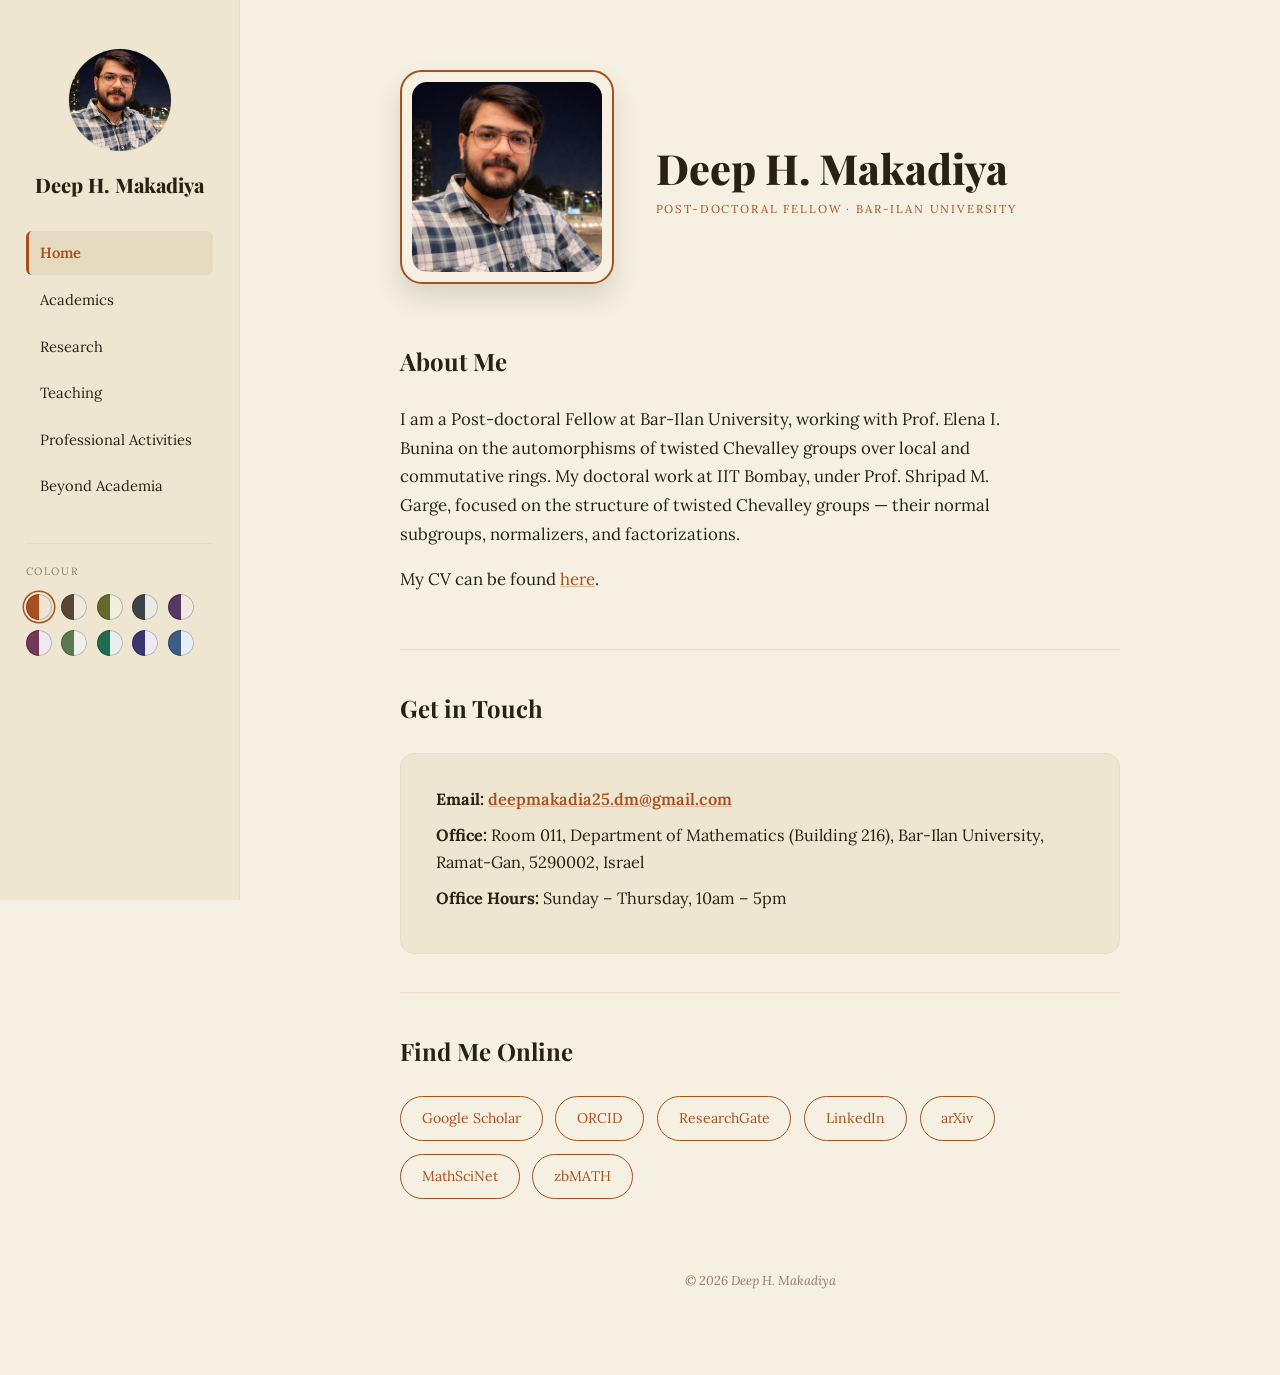
==== index.html @ e66cdbf5 "Add files via upload" ====
<!DOCTYPE html>
<html lang="en">
<head>
<meta charset="UTF-8">
<meta name="viewport" content="width=device-width, initial-scale=1.0">
<!-- Re-applies the colour scheme this visitor last chose (see the colour
     circles at the bottom of the sidebar) BEFORE the page is painted, so the
     page never flashes the default colours first. It must stay here in the
     <head>, above the stylesheet. Nothing to edit. -->
<script>(function(){try{var t=localStorage.getItem("site-theme");if(t){document.documentElement.setAttribute("data-theme",t);}}catch(e){}})();</script>
<title>Deep H. Makadiya — Mathematics</title>
<meta name="description" content="Deep H. Makadiya, Post-doctoral Fellow in Mathematics at Bar-Ilan University.">
<link rel="preconnect" href="https://fonts.googleapis.com">
<link rel="preconnect" href="https://fonts.gstatic.com" crossorigin>
<link href="https://fonts.googleapis.com/css2?family=Playfair+Display:wght@600;700;800&family=Lora:ital,wght@0,400;1,400;0,600&display=swap" rel="stylesheet">
<link rel="stylesheet" href="styles.css">
</head>
<body>
<div class="layout">

  <!-- =====================================================================
       SIDEBAR — identical on every page. Contains ONLY your photo, your
       name, and the 6 page links. To rename a page everywhere, change the
       link text here AND at the top of that page's own <nav class="sidebar">
       block (all 6 main files each carry their own copy of this same
       sidebar). Note that the "href" filename doesn't always match the
       visible link text: "academic.html" behind the scenes still shows as
       "Academics" here, since the page was renamed after the file was
       created and there was no real benefit to renaming the file too (see
       the note at the top of academic.html). gallery.html also carries a
       copy of this sidebar (for easy navigation back to the main pages),
       but it is deliberately left out of the 6 links above — see the
       comment at the top of gallery.html.
       ===================================================================== -->
  <aside class="sidebar" id="sidebar">
    <img class="avatar" src="photo.jpg" alt="Deep H. Makadiya">
    <h1>Deep H. Makadiya</h1>
    <nav>
      <a href="index.html" class="active">Home</a>
      <a href="academic.html">Academics</a>
      <a href="research.html">Research</a>
      <a href="teaching.html">Teaching</a>
      <a href="professional-activities.html">Professional Activities</a>
      <a href="beyond-academia.html">Beyond Academia</a>
    </nav>

    <!-- ===================================================================
         COLOUR PICKER — the two rows of two-tone circles under the page
         links. Clicking one re-colours the whole site (and every other
         page), and the choice is remembered in the visitor's browser.
         Each circle's LEFT half is that scheme's accent (--sw-a, the dark
         one) and its RIGHT half is that scheme's paper colour (--sw-b);
         "title" is the tooltip shown on hover. The order the buttons
         appear in below is the order they appear on screen — five per row.
         This same block appears in all 7 pages: if you add, remove or
         re-order a circle, do it in every page so the picker matches
         everywhere. The colour values themselves live in styles.css under
         "COLOUR SCHEMES", with step-by-step notes at the bottom of that
         file for adding a scheme of your own.
         =================================================================== -->
    <div class="theme-picker">
      <p class="theme-picker-label">Colour</p>
      <div class="swatches">
          <button type="button" class="swatch" data-set-theme="cream"
                  style="--sw-a:#a5501f;--sw-b:#efe6d2"
                  title="Cream &amp; Terracotta" aria-label="Cream and Terracotta colour scheme"></button>
          <button type="button" class="swatch" data-set-theme="mocha"
                  style="--sw-a:#5b4636;--sw-b:#f0e9dd"
                  title="Mocha &amp; Oat" aria-label="Mocha and Oat colour scheme"></button>
          <button type="button" class="swatch" data-set-theme="olive"
                  style="--sw-a:#64682c;--sw-b:#f0eedd"
                  title="Olive &amp; Flax" aria-label="Olive and Flax colour scheme"></button>
          <button type="button" class="swatch" data-set-theme="graphite"
                  style="--sw-a:#3f4348;--sw-b:#eceae6"
                  title="Graphite &amp; Chalk" aria-label="Graphite and Chalk colour scheme"></button>
          <button type="button" class="swatch" data-set-theme="aubergine"
                  style="--sw-a:#543a63;--sw-b:#efeae1"
                  title="Aubergine &amp; Oat" aria-label="Aubergine and Oat colour scheme"></button>
          <button type="button" class="swatch" data-set-theme="plum"
                  style="--sw-a:#71385a;--sw-b:#f2e8ef"
                  title="Plum &amp; Blush" aria-label="Plum and Blush colour scheme"></button>
          <button type="button" class="swatch" data-set-theme="sage"
                  style="--sw-a:#5c7a52;--sw-b:#eef2e6"
                  title="Sage" aria-label="Sage colour scheme"></button>
          <button type="button" class="swatch" data-set-theme="emerald"
                  style="--sw-a:#1f6b52;--sw-b:#e7f0ec"
                  title="Emerald &amp; Mist" aria-label="Emerald and Mist colour scheme"></button>
          <button type="button" class="swatch" data-set-theme="indigo"
                  style="--sw-a:#3a3670;--sw-b:#eceaf4"
                  title="Indigo &amp; Ivory" aria-label="Indigo and Ivory colour scheme"></button>
          <button type="button" class="swatch" data-set-theme="dusk"
                  style="--sw-a:#3d5d82;--sw-b:#e9eef4"
                  title="Dusk Blue" aria-label="Dusk Blue colour scheme"></button>
      </div>
    </div>
  </aside>
  <div class="overlay" id="overlay"></div>
  <button class="menu-toggle" id="menuToggle" aria-label="Open menu">&#9776;</button>

  <main>
    <div class="wrap">

      <!-- ===================================================================
           HOME HERO — photo on one side, name + role tagline on the other.
           photo.jpg is already in this folder. To swap in a different
           picture later, just replace photo.jpg with a new file of the
           same name (keep it roughly square for the best crop), or change
           the "src" below to point to a differently-named file.
           The little offset square frame around the photo is pure CSS
           (see ".hero-photo-frame::before" in styles.css) — no image needed.
           =================================================================== -->
      <div class="hero-split">
        <!-- The photo links to gallery.html (a Photo Gallery page). That page
             is deliberately NOT listed in the sidebar — this photo is its
             only entry point. The fade-in effect on hover is the only hint
             that it's clickable (no visible caption/label on purpose). -->
        <div class="hero-photo-col">
          <div class="hero-photo-frame">
            <a href="gallery.html" aria-label="View Photo Gallery">
              <img class="home-photo" src="photo.jpg" alt="Deep H. Makadiya">
            </a>
          </div>
        </div>
        <div class="hero-text">
          <h1 class="home-name">Deep H. Makadiya</h1>
          <p class="eyebrow">Post-doctoral Fellow &middot; Bar-Ilan University</p>
        </div>
      </div>

      <!-- ===================================================================
           ABOUT ME — short intro paragraph, plus a line pointing to your CV.
           =================================================================== -->
      <section id="about-me" style="padding-top:0;">
        <h2 class="section-title">About Me</h2>
        <p class="lede">I am a Post-doctoral Fellow at Bar-Ilan University, working with Prof. Elena I. Bunina
        on the automorphisms of twisted Chevalley groups over local and commutative rings. My doctoral work
        at IIT Bombay, under Prof. Shripad M. Garge, focused on the structure of twisted Chevalley groups —
        their normal subgroups, normalizers, and factorizations.</p>
        <p class="lede">My CV can be found <a href="https://drive.google.com/file/d/1wBJMi7spro6wFVuaDzZuNbMRGUmXymEu/view?usp=sharing">here</a>.</p>
      </section>

      <!-- ===================================================================
           GET IN TOUCH — plain contact details: email, office address, and
           office hours. Each is just one <p class="contact-line"> line —
           copy the pattern to add another (e.g. a phone number).
           =================================================================== -->
      <section class="contact-block" id="contact">
        <h2 class="section-title">Get in Touch</h2>
        <div class="card-panel">
          <p class="contact-line"><strong>Email:</strong> <a href="mailto:deepmakadia25.dm@gmail.com">deepmakadia25.dm@gmail.com</a></p>
          <p class="contact-line"><strong>Office:</strong> Room 011, Department of Mathematics (Building 216), Bar-Ilan University, Ramat-Gan, 5290002, Israel</p>
          <p class="contact-line"><strong>Office Hours:</strong> Sunday – Thursday, 10am – 5pm</p>
        </div>
      </section>

      <!-- ===================================================================
           FIND ME ONLINE — your professional/academic profile links.
           To add another, copy one <a class="btn" ...>...</a> line and
           change its link and label.
           =================================================================== -->
      <section id="profiles" style="border-bottom:none;">
        <h2 class="section-title">Find Me Online</h2>
        <div class="btn-row">
          <a class="btn" href="https://scholar.google.com/citations?user=v7X_OhYAAAAJ&hl=en">Google Scholar</a>
          <a class="btn" href="https://orcid.org/0009-0000-8410-471X">ORCID</a>
          <a class="btn" href="https://www.researchgate.net/profile/Deep-Makadiya">ResearchGate</a>
          <a class="btn" href="http://www.linkedin.com/in/deep-makadiya">LinkedIn</a>
          <!-- NOTE: MathSciNet is a subscription database — visitors without
               an institutional login will only be able to see limited info
               on your author page, which is normal and out of your control. -->
          <a class="btn" href="https://arxiv.org/search/math?searchtype=author&amp;query=Makadiya,+D+H">arXiv</a>
          <a class="btn" href="https://mathscinet.ams.org/mathscinet/author?authorId=1687700">MathSciNet</a>
          <!-- NOTE: You don't have a zbMATH author profile yet, so this
               button just links to the zbMATH homepage for now. Once you
               have a profile there, replace the href below with your exact
               profile link (it will look like
               "https://zbmath.org/authors/....your-id....") — the button
               text/label "zbMATH" doesn't need to change. -->
          <a class="btn" href="https://zbmath.org/">zbMATH</a>
        </div>
      </section>

    </div>
    <footer>&copy; 2026 Deep H. Makadiya</footer>
  </main>

</div>
<script src="script.js"></script>
</body>
</html>
---- styles.css ----
/* =========================================================================
   Deep H. Makadiya — academic site — DESIGN: "Editorial, switchable colours"
   -------------------------------------------------------------------------
   The Cream Editorial design — Playfair Display headings over a Lora body,
   fully rounded ("pill") buttons and tags, softly rounded photo frame — with
   TEN colour schemes built in. Visitors pick one from the two rows of
   two-tone circles at the bottom of the sidebar (dark half = that scheme's
   accent, light half = its paper), and the choice is remembered in their
   browser for every page and every future visit.

   HOW IT WORKS, in three parts:
     1. ":root" below holds the ELEVEN colour values the whole site is drawn
        from, set to the default scheme ("Cream & Terracotta").
     2. Further down, under "COLOUR SCHEMES", each of the other nine schemes
        re-states those same eleven values inside a [data-theme="..."]
        block. Nothing else about the design changes.
     3. script.js writes data-theme="..." onto the <html> element when a
        circle is clicked, and a two-line script in each page's <head>
        re-applies the saved choice before the page paints.
   To change the DEFAULT scheme, swap the values in ":root" for those of the
   scheme you prefer (each block is labelled). To add your own scheme, see
   the step-by-step note at the very bottom of this file.
   This one stylesheet is shared by every page (index.html, academic.html,
   research.html, teaching.html, professional-activities.html,
   beyond-academia.html, and gallery.html).
   If you want to change a color or font everywhere at once, change it here
   in one place under ":root" below — every page updates together.
   ========================================================================= */

:root{
  /* ============ THE ELEVEN COLOURS THE WHOLE SITE IS DRAWN FROM ============
     These are the default scheme, "Cream & Terracotta". Every other scheme
     further down re-states exactly these eleven values and nothing else. */
  --ink:#2a2115;             /* main text colour */
  --muted:#8a7c66;           /* secondary/lighter text */
  --line:#e6dcc8;            /* thin divider lines */
  --cream:#f6f0e2;           /* page background */
  --cream-2:#efe6d2;         /* sidebar background, cards, tinted tags */
  --accent:#a5501f;          /* accent colour — links, headings, numbers, buttons */
  --accent-soft:#d8b79a;     /* paler accent, used for link underlines */
  --photo-bg:#ece2cc;        /* backdrop behind the photos while they load */
  --nav-hover:#e6dac0;       /* sidebar nav link hover / active fill */
  --placeholder-bg:#fbf7ee;  /* dashed "add something here" tiles */
  --shadow-rgb:42,33,21;      /* photo-frame shadow, as red,green,blue */
}
*{box-sizing:border-box;}
html{scroll-behavior:smooth;}
body{
  margin:0;
  background:var(--cream);
  color:var(--ink);
  font-family:"Lora",Georgia,serif;
  line-height:1.7;
  -webkit-font-smoothing:antialiased;
}
h1,h2,h3{ font-family:"Playfair Display",Georgia,serif; }
a{ color:var(--accent); text-decoration:underline; text-decoration-color:var(--accent-soft); }
a:hover{ text-decoration-color:var(--accent); }

/* =========================================================================
   LAYOUT: sidebar (left) + main content (right)
   ========================================================================= */
.layout{ display:grid; grid-template-columns:240px 1fr; min-height:100vh; }

/* ---- Sidebar: photo, name, and page navigation ONLY (no contact info) ---- */
.sidebar{
  background:var(--cream-2);
  border-right:1px solid var(--line);
  padding:3rem 1.6rem;
  position:sticky; top:0; height:100vh; overflow-y:auto;
  text-align:center;
  z-index:20;
}
.sidebar .avatar{
  width:104px; height:104px; border-radius:50%; object-fit:cover; margin:0 auto 1rem;
  background:var(--photo-bg); border:1px solid var(--line);
  display:flex; align-items:center; justify-content:center; color:var(--muted); font-size:.72rem; text-align:center;
}
.sidebar h1{ font-size:1.25rem; margin:0 0 1.8rem; font-weight:800; }

.sidebar nav{ display:flex; flex-direction:column; gap:.15rem; text-align:left; }
.sidebar nav a{
  color:var(--ink); text-decoration:none; font-size:.92rem; padding:.6rem .7rem;
  border-radius:6px; border-left:3px solid transparent;
}
.sidebar nav a:hover{ background:var(--nav-hover); color:var(--accent); }
.sidebar nav a.active{ color:var(--accent); font-weight:600; border-left-color:var(--accent); background:var(--nav-hover); }

/* ---- Mobile menu button + overlay (hidden on desktop) ---- */
.menu-toggle{
  display:none; /* shown only on narrow screens, see media query below */
  position:fixed; top:1rem; left:1rem; z-index:30;
  width:44px; height:44px; border-radius:8px;
  background:var(--ink); color:var(--cream);
  border:none; font-size:1.3rem; line-height:1;
  align-items:center; justify-content:center;
}
.overlay{
  display:none;
  position:fixed; inset:0; background:rgba(0,0,0,.35); z-index:15;
}

/* ---- Main content column ---- */
main{ padding:3.2rem 2.6rem; }
.wrap{ max-width:720px; margin:0 auto; }

/* ---- Inner-page header: title + one descriptive line beneath it ----
   (No colored "kicker" text above the title anymore — just the title
   and, right under it, a plain sentence describing what's on the page.) */
.page-header{ padding-bottom:1.6rem; margin-bottom:0; border-bottom:1px solid var(--line); text-align:left; }
.page-header h1{ font-size:2.1rem; margin:0 0 .5rem; font-weight:800; }
.page-header .page-desc{ max-width:60ch; color:var(--muted); font-style:italic; font-size:1rem; margin:0; }

/* ---- In-page section navigation (tabs) --------------------------------
   Sits right under the page header, and STAYS FROZEN at the top of the
   window once you scroll down to it (position: sticky). It is always a
   single line (it never wraps to a second row) — if there are too many
   tabs to fit, the row scrolls left/right instead. When there's more
   content than fits, a soft fade appears at whichever edge has more tabs
   hidden, and — on wider screens — small arrow buttons appear too; both
   are added/removed automatically by script.js, you don't need to touch
   them when you add or rename a tab. ------------------------------------ */
.page-tabs-wrap{
  position:sticky; top:0; z-index:10;
  background:var(--cream);
  border-bottom:1px solid var(--line);
  margin-bottom:2.4rem;
  /* No shadow on purpose — it should feel like a seamless part of the page,
     not a floating bar, even once it's stuck to the top while scrolling.
     "position: sticky" already anchors the absolutely-positioned fade/arrow
     children below, so no extra "position: relative" is needed here. */
}
.page-tabs{
  display:flex; flex-wrap:nowrap; gap:.6rem;
  overflow-x:auto;
  scrollbar-width:none;      /* Firefox: hide the scrollbar itself */
  -ms-overflow-style:none;   /* old Edge */
  padding:1rem 2.2rem;
}
.page-tabs::-webkit-scrollbar{ display:none; } /* Chrome/Safari: hide the scrollbar */
.page-tabs a{
  text-decoration:none; color:var(--ink); font-size:.85rem;
  padding:.4rem .9rem; border:1px solid var(--line); border-radius:999px;
  white-space:nowrap; flex:none;
}
.page-tabs a:hover{ border-color:var(--accent); color:var(--accent); }

/* Fade hints — a soft gradient over the edge that has more tabs hidden.
   Shown/hidden automatically by script.js; purely visual (not clickable). */
.tabs-fade{ position:absolute; top:0; bottom:0; width:2.6rem; pointer-events:none; z-index:1; }
.tabs-fade.left{ left:0; background:linear-gradient(to right, var(--cream), transparent); }
.tabs-fade.right{ right:0; background:linear-gradient(to left, var(--cream), transparent); }
.tabs-fade[hidden]{ display:none; }

/* Arrow buttons — desktop/wide-screen only; on touch devices people just
   swipe the row left/right instead. Shown/hidden automatically. */
.tabs-arrow{
  display:none; position:absolute; top:0; bottom:0; width:2.2rem;
  align-items:center; justify-content:center;
  background:transparent; border:none; color:var(--accent);
  font-size:1.4rem; cursor:pointer; z-index:2;
}
.tabs-arrow.left{ left:0; }
.tabs-arrow.right{ right:0; }
.tabs-arrow[hidden]{ display:none; }
@media (min-width:821px){ .tabs-arrow{ display:flex; } }

/* =========================================================================
   HOME PAGE specifics
   -------------------------------------------------------------------------
   New design: an asymmetric "split hero" — photo in a framed square on
   one side, name and a short tagline on the other — followed by "About
   Me" and a tinted "Get in Touch" card. On narrow screens the hero
   collapses to a single stacked column.
   ========================================================================= */
.hero-split{
  display:grid; grid-template-columns:auto 1fr; gap:2.6rem; align-items:center;
  padding:1.2rem 0 3rem;
}
.hero-photo-col{ text-align:center; }
.hero-photo-frame{
  display:inline-block;
  padding:10px;
  border:2px solid var(--accent);
  border-radius:22px;
  box-shadow:0 14px 26px rgba(var(--shadow-rgb),.14);
}
.hero-photo-frame a{ display:block; }
.home-photo{
  display:block; width:190px; height:190px;
  border-radius:15px; object-fit:cover;
  background:var(--photo-bg);
  transition:opacity .15s ease;
}
.hero-photo-frame a:hover .home-photo{ opacity:.82; }
.hero-text .eyebrow{
  text-transform:uppercase; letter-spacing:.16em; font-size:.72rem;
  color:var(--accent); margin:.5rem 0 0; font-family:"Lora",serif;
}
.home-name{ font-size:2.6rem; margin:0; font-weight:800; line-height:1.1; }
.hero-text .lede{ font-size:1.05rem; }

.lede{ max-width:62ch; font-size:1.05rem; }

/* ---- "Get in Touch" tinted card panel ---- */
.card-panel{
  background:var(--cream-2); border:1px solid var(--line); border-radius:14px;
  padding:2rem 2.2rem;
}
.contact-block h2{ font-size:1.4rem; margin:0 0 1.1rem; }
.contact-line{ font-size:1.02rem; margin:0 0 .5rem; }
.contact-line a{ font-weight:600; }
.btn-row{ display:flex; flex-wrap:wrap; gap:.8rem; margin-top:1.4rem; }
.btn{
  display:inline-block; padding:.6rem 1.3rem; border:1px solid var(--accent);
  border-radius:999px; color:var(--accent); font-family:"Lora",serif; font-size:.88rem;
  text-decoration:none; transition:background .15s ease, color .15s ease;
}
.btn:hover{ background:var(--accent); color:#fff; }

@media (max-width:640px){
  .hero-split{ grid-template-columns:1fr; text-align:center; }
  .hero-photo-frame{ margin:0 auto; }
}

/* =========================================================================
   Generic content sections (used on every inner page)
   ========================================================================= */
section{ padding:2.4rem 0; border-bottom:1px solid var(--line); }
section:last-of-type{ border-bottom:none; }
/* The clickable tabs above jump to the HEADING (not the whole section box) —
   that's what "scroll-margin-top" below controls: it's set to just clear
   the frozen tabs bar plus a small, deliberately modest gap (about three
   quarters of a normal line of text). Change this one number to make that
   landing gap bigger or smaller everywhere at once. */
h2.section-title{ font-size:1.5rem; margin:0 0 1.5rem; scroll-margin-top:5.1rem; }

.item{ margin-bottom:1.8rem; }
.item:last-child{ margin-bottom:0; }
.item h3{ margin:0 0 .15rem; font-size:1.1rem; }
.item .meta{ margin:0 0 .3rem; font-size:.9rem; color:var(--muted); font-style:italic; }
.item p{ margin:0; font-size:.98rem; }

.subhead{
  font-size:.75rem; text-transform:uppercase;
  letter-spacing:.14em; color:var(--accent); margin:1.8rem 0 1.1rem;
}
.subhead:first-child{ margin-top:0; }

/* ---- Numbered lists (publications, talks) -----------------------------
   Convention: newest entry is at the TOP and gets the HIGHEST number;
   numbers count down to 1 at the oldest/bottom entry. This way, when you
   add a brand-new entry, you only add ONE new top item — you never have
   to renumber anything already there. See the comments further down in
   each page for exactly how to add a new numbered entry. */
.pub-list{ list-style:none; margin:0; padding:0; }
.pub-list li{ padding:1.2rem 0; border-top:1px solid var(--line); display:flex; gap:.9rem; }
.pub-list li:first-child{ border-top:none; }
.pub-num{
  font-family:"Playfair Display",serif; font-weight:700; color:var(--accent);
  flex:none; min-width:2.2rem;
}
.pub-body{ flex:1; }
.pub-title{ font-family:"Playfair Display",serif; font-weight:700; font-size:1.06rem; display:block; }
.pub-meta{ font-size:.88rem; color:var(--muted); font-style:italic; display:block; margin-top:.3rem; }
.pub-links{ font-size:.85rem; margin-top:.45rem; display:block; }
.pub-links a{ margin-right:1.1rem; }

/* ---- Teaching table ---- */
table.teach{ width:100%; border-collapse:collapse; font-size:.94rem; }
table.teach td{ padding:.7rem 0; border-top:1px solid var(--line); }
table.teach tr:first-child td{ border-top:none; }
table.teach td:first-child{ font-weight:600; width:48%; }

/* ---- Simple numbered list (talks, achievements) ---- */
ul.plain{ list-style:none; margin:0; padding:0; }
ul.plain li{ padding:.95rem 0; border-top:1px solid var(--line); font-size:.97rem; display:flex; gap:.9rem; }
ul.plain li:first-child{ border-top:none; }
ul.plain .item-num{ font-family:"Playfair Display",serif; font-weight:700; color:var(--accent); flex:none; min-width:2.2rem; }
ul.plain .year{ font-weight:700; margin-right:.4rem; }

/* ---- Skills tags (Miscellaneous page) ---- */
.skills-list{ display:flex; flex-wrap:wrap; gap:.6rem; list-style:none; margin:0; padding:0; }
.skills-list li{
  border:1px solid var(--line); border-radius:999px; padding:.5rem 1.1rem;
  font-size:.92rem; background:#fff;
}

/* ---- Interest tags (Research page's "Areas of Interest") ----
   Rounded rectangles (not pills) with a tinted fill, distinct from the
   Skills tags above — change "border-radius" or "background" here to
   restyle just these tags. */
.interest-list{ display:flex; flex-wrap:wrap; gap:.6rem; list-style:none; margin:0; padding:0; }
.interest-list li{
  border:1px solid var(--line); border-radius:10px; padding:.5rem 1.1rem;
  font-size:.92rem; background:var(--cream-2);
}

/* ---- Plain bullet list (Awards, Grants and Other Academic Achievements) ----
   A normal bulleted list — no numbering, order doesn't matter. Just add or
   remove <li> lines freely. */
ul.bullets{ margin:0; padding-left:1.3rem; }
ul.bullets li{ margin-bottom:.6rem; font-size:.97rem; }
ul.bullets li:last-child{ margin-bottom:0; }

/* ---- Placeholder callouts (Miscellaneous / Skills / Research overview) ---- */
.placeholder{
  border:1px dashed var(--muted); border-radius:8px; padding:1.1rem 1.3rem;
  color:var(--muted); font-style:italic; font-size:.95rem; background:var(--placeholder-bg);
}

/* ---- Photo Gallery grid (gallery.html) ---------------------------------
   Reflows automatically to fit however many tiles you have — no need to
   change anything here when you add or remove photos. */
.gallery-grid{
  display:grid; grid-template-columns:repeat(auto-fill, minmax(170px, 1fr));
  gap:1rem;
}
/* A "not filled in yet" tile — replace with a <figure class="gallery-item">
   (see the comments in gallery.html) once you have an actual photo. */
.gallery-placeholder{
  aspect-ratio:1 / 1; border:1px dashed var(--muted); border-radius:10px;
  display:flex; align-items:center; justify-content:center; text-align:center;
  padding:.8rem; color:var(--muted); font-style:italic; font-size:.85rem;
  background:var(--placeholder-bg);
}
/* A real photo tile, once you've added one. */
.gallery-item{ margin:0; }
.gallery-item img{
  display:block; width:100%; aspect-ratio:1 / 1; object-fit:cover;
  border-radius:10px; border:1px solid var(--line);
}
.gallery-item figcaption{
  margin-top:.4rem; font-size:.8rem; color:var(--muted); font-style:italic;
}

footer{ text-align:center; font-size:.8rem; color:var(--muted); padding:2rem 1.5rem; font-style:italic; }


/* =========================================================================
   COLOUR SCHEMES
   -------------------------------------------------------------------------
   One block per alternative scheme. Each re-states the same eleven values
   as ":root" at the top of this file — nothing else about the design
   changes, which is why every scheme looks identical apart from its colour.
   The order of the circles in the sidebar is set by the HTML, not here.
   ========================================================================= */

/* ---- Mocha & Oat ---- */
[data-theme="mocha"]{
  --ink:#241d16; --muted:#7f7466; --line:#e3dacb;
  --cream:#faf6ef; --cream-2:#f0e9dd; --accent:#5b4636;
  --accent-soft:#cbbaa6; --photo-bg:#ece3d4; --nav-hover:#e9e0cf;
  --placeholder-bg:#f7f2e9; --shadow-rgb:36,29,22;
}

/* ---- Olive & Flax ---- */
[data-theme="olive"]{
  --ink:#262718; --muted:#7c7c63; --line:#e2dfc7;
  --cream:#faf8ee; --cream-2:#f0eedd; --accent:#64682c;
  --accent-soft:#c8c9a0; --photo-bg:#ebe8d3; --nav-hover:#e8e5ce;
  --placeholder-bg:#f6f4e7; --shadow-rgb:38,39,24;
}

/* ---- Graphite & Chalk ---- */
[data-theme="graphite"]{
  --ink:#222426; --muted:#767a7e; --line:#ddd9d3;
  --cream:#f7f6f4; --cream-2:#eceae6; --accent:#3f4348;
  --accent-soft:#c2c5c8; --photo-bg:#e6e3de; --nav-hover:#e4e1db;
  --placeholder-bg:#f4f2ef; --shadow-rgb:34,36,38;
}

/* ---- Aubergine & Oat ---- */
[data-theme="aubergine"]{
  --ink:#26202b; --muted:#7f7674; --line:#e2dccf;
  --cream:#faf8f3; --cream-2:#efeae1; --accent:#543a63;
  --accent-soft:#c6b8d1; --photo-bg:#eae4d9; --nav-hover:#e8e1d5;
  --placeholder-bg:#f6f3ec; --shadow-rgb:38,32,43;
}

/* ---- Plum & Blush ---- */
[data-theme="plum"]{
  --ink:#2f2531; --muted:#8a7887; --line:#e7dce5;
  --cream:#faf7f9; --cream-2:#f2e8ef; --accent:#71385a;
  --accent-soft:#d3b4c6; --photo-bg:#ecdfe7; --nav-hover:#ebdbe5;
  --placeholder-bg:#f8f2f6; --shadow-rgb:47,37,49;
}

/* ---- Sage ---- */
[data-theme="sage"]{
  --ink:#2f3a2f; --muted:#7c8a76; --line:#dde5d6;
  --cream:#fbfaf5; --cream-2:#eef2e6; --accent:#5c7a52;
  --accent-soft:#c3d3b8; --photo-bg:#e2e9d9; --nav-hover:#e3ead8;
  --placeholder-bg:#f6f9f1; --shadow-rgb:47,58,47;
}

/* ---- Emerald & Mist ---- */
[data-theme="emerald"]{
  --ink:#1c2b25; --muted:#728079; --line:#d7e4de;
  --cream:#f6faf8; --cream-2:#e7f0ec; --accent:#1f6b52;
  --accent-soft:#a7cabb; --photo-bg:#dfece6; --nav-hover:#dde9e3;
  --placeholder-bg:#f0f7f3; --shadow-rgb:28,43,37;
}

/* ---- Indigo & Ivory ---- */
[data-theme="indigo"]{
  --ink:#22203a; --muted:#78748c; --line:#ddd9ea;
  --cream:#f8f7fb; --cream-2:#eceaf4; --accent:#3a3670;
  --accent-soft:#bdb8d8; --photo-bg:#e3e0f0; --nav-hover:#e6e2f1;
  --placeholder-bg:#f3f1f9; --shadow-rgb:34,32,58;
}

/* ---- Dusk Blue ---- */
[data-theme="dusk"]{
  --ink:#232b35; --muted:#78838f; --line:#dce1e8;
  --cream:#f7f9fb; --cream-2:#e9eef4; --accent:#3d5d82;
  --accent-soft:#b5c6da; --photo-bg:#dde5ee; --nav-hover:#dfe7f0;
  --placeholder-bg:#f2f6fa; --shadow-rgb:35,43,53;
}

/* =========================================================================
   THE COLOUR PICKER ITSELF (bottom of the sidebar)
   -------------------------------------------------------------------------
   Two rows of five circles. Each circle is one <button>, split down the
   middle: the LEFT half is that scheme's accent (the dark half) and the
   RIGHT half is its paper colour (the light half), both passed in from the
   HTML as --sw-a and --sw-b. The disc is drawn as a background with no
   border at all, and its thin rim is an inset shadow painted on top — that
   way the two colours fill the circle right out to its edge. The selected
   circle wears a ring in the current accent colour.
   ========================================================================= */
.theme-picker{ margin-top:2.2rem; padding-top:1.2rem; border-top:1px solid var(--line); text-align:left; }
.theme-picker-label{
  font-size:.66rem; text-transform:uppercase; letter-spacing:.15em;
  color:var(--muted); margin:0 0 .8rem; font-family:"Lora",serif;
}
/* Five per row; change the 5 below to fit more or fewer on a line. */
.swatches{ display:grid; grid-template-columns:repeat(5, 26px); gap:.6rem; }
.swatch{
  width:26px; height:26px; border-radius:50%; padding:0; border:0; cursor:pointer;
  background-color:var(--sw-b);
  background-image:linear-gradient(90deg, var(--sw-a) 0 50%, var(--sw-b) 50% 100%);
  box-shadow:inset 0 0 0 1px rgba(0,0,0,.25);
  transition:transform .12s ease, box-shadow .15s ease;
}
.swatch:hover{ transform:scale(1.14); }
.swatch.active{
  box-shadow:inset 0 0 0 1px rgba(0,0,0,.25),
             0 0 0 2px var(--cream-2),
             0 0 0 3.5px var(--accent);
}
.swatch:focus-visible{ outline:2px solid var(--accent); outline-offset:4px; }

/* A gentle cross-fade when a new scheme is chosen (skipped for anyone whose
   system asks for reduced motion). */
body, .sidebar, .sidebar nav a, .page-tabs-wrap, .page-tabs a, .card-panel,
.btn, .skills-list li, .interest-list li, .placeholder, .gallery-placeholder,
.menu-toggle, .theme-picker{
  transition:background-color .25s ease, color .25s ease, border-color .25s ease;
}
@media (prefers-reduced-motion: reduce){
  body, .sidebar, .sidebar nav a, .page-tabs-wrap, .page-tabs a, .card-panel,
  .btn, .skills-list li, .interest-list li, .placeholder, .gallery-placeholder,
  .menu-toggle, .theme-picker, .swatch{ transition:none; }
}

/* =========================================================================
   HOW TO ADD YOUR OWN COLOUR SCHEME
   -------------------------------------------------------------------------
     1. Copy one whole [data-theme="..."] block above, paste it below the
        others, and give it a new one-word name in the quotes (say "mine").
     2. Change its eleven colour values. A quick way to keep them in
        balance: pick the accent first, then make --cream a very pale tint
        of it, --cream-2 a slightly stronger tint, --line stronger again,
        --nav-hover just past --cream-2, --photo-bg about the same,
        --placeholder-bg between --cream and --cream-2, --accent-soft a
        washed-out accent, --ink a very dark version of the accent's hue,
        --muted a greyed version of it, and --shadow-rgb the red,green,blue
        of --ink.
     3. In EVERY page's sidebar, copy one <button class="swatch"> line and
        set data-set-theme="mine", the two --sw- colours (--sw-a is the dark
        left half, so your --accent; --sw-b is the light right half, so your
        --cream-2) and the title/aria-label.
   Nothing in script.js needs changing — it picks up whatever buttons it
   finds. With more than ten circles, either raise the 5 in ".swatches"
   above or just let them run onto a third row. To remove a scheme, delete
   its block here and its button in each page (if you delete the one someone
   already chose, they fall back to the default automatically).
   ========================================================================= */

/* =========================================================================
   RESPONSIVE: sidebar becomes an off-canvas panel opened by a menu button
   ========================================================================= */
@media (max-width:820px){
  .layout{ grid-template-columns:1fr; }

  .sidebar{
    position:fixed; top:0; left:0; height:100vh; width:250px;
    transform:translateX(-100%);
    transition:transform .25s ease;
    box-shadow:2px 0 16px rgba(0,0,0,.15);
  }
  .sidebar.open{ transform:translateX(0); }

  .menu-toggle{ display:flex; }
  .overlay.open{ display:block; }

  main{ padding:4.5rem 1.4rem 2rem; }

  /* Leave room so the fixed menu button never sits on top of the first tab
     when the tabs bar is stuck at the very top of the screen. */
  .page-tabs{ padding-left:3.6rem; }
}
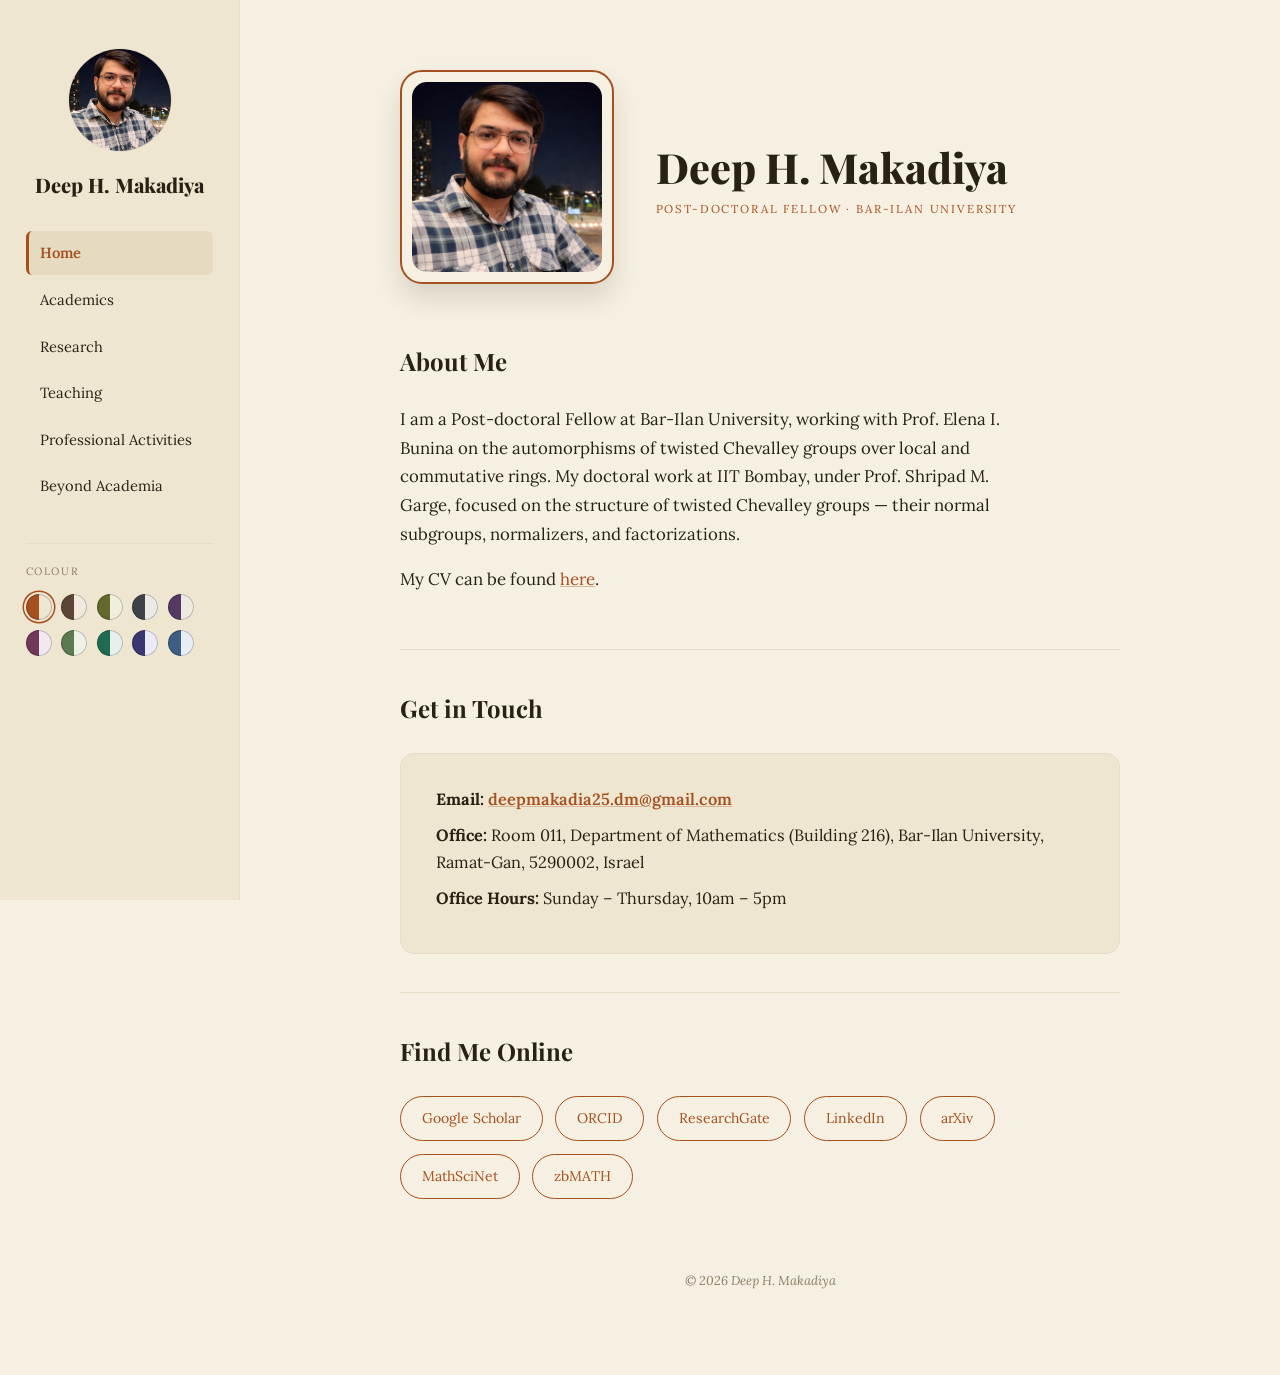
==== commit 5ca77760: "Add files via upload" ====
--- a/index.html
+++ b/index.html
@@ -95,7 +95,17 @@
     </div>
   </aside>
   <div class="overlay" id="overlay"></div>
-  <button class="menu-toggle" id="menuToggle" aria-label="Open menu">&#9776;</button>
+  <!-- ===================================================================
+       TOP BAR — only visible on tablets and phones (see the RESPONSIVE
+       section at the bottom of styles.css). It holds the menu button that
+       slides the sidebar in, plus your name so a phone visitor can see
+       whose site this is. On laptops it is hidden, because the sidebar is
+       already on screen.
+       =================================================================== -->
+  <header class="topbar">
+    <button class="menu-toggle" id="menuToggle" aria-label="Open menu" aria-expanded="false">&#9776;</button>
+    <span class="topbar-title">Deep H. Makadiya</span>
+  </header>
 
   <main>
     <div class="wrap">
--- a/styles.css
+++ b/styles.css
@@ -42,11 +42,18 @@
   --nav-hover:#e6dac0;       /* sidebar nav link hover / active fill */
   --placeholder-bg:#fbf7ee;  /* dashed "add something here" tiles */
   --shadow-rgb:42,33,21;      /* photo-frame shadow, as red,green,blue */
+
+  /* Height of the mobile/tablet top bar. It is 0 on laptops (no bar there);
+     the responsive section at the bottom of this file sets it to 52px on
+     smaller screens. Everything that has to sit clear of the bar refers to
+     this one value. */
+  --topbar-h:0px;
 }
 *{box-sizing:border-box;}
 html{scroll-behavior:smooth;}
 body{
   margin:0;
+  overflow-wrap:break-word;   /* long words wrap instead of widening the page */
   background:var(--cream);
   color:var(--ink);
   font-family:"Lora",Georgia,serif;
@@ -60,7 +67,12 @@
 /* =========================================================================
    LAYOUT: sidebar (left) + main content (right)
    ========================================================================= */
-.layout{ display:grid; grid-template-columns:240px 1fr; min-height:100vh; }
+.layout{ display:grid; grid-template-columns:240px minmax(0,1fr); min-height:100vh; }
+/* "minmax(0,1fr)" above, and the "min-width:0" on main and .wrap further
+   down, are what stop a wide child (the single-line row of section tabs,
+   or a long publication title) from stretching the whole page sideways on
+   a narrow screen. Without them the page renders wider than the phone and
+   text gets cut off at the right edge. */
 
 /* ---- Sidebar: photo, name, and page navigation ONLY (no contact info) ---- */
 .sidebar{
@@ -86,14 +98,33 @@
 .sidebar nav a:hover{ background:var(--nav-hover); color:var(--accent); }
 .sidebar nav a.active{ color:var(--accent); font-weight:600; border-left-color:var(--accent); background:var(--nav-hover); }
 
-/* ---- Mobile menu button + overlay (hidden on desktop) ---- */
+/* ---- Mobile / tablet top bar, menu button and overlay ----
+   On laptops none of this is visible: the sidebar is always on screen, so
+   there is nothing to open. Below 960px the sidebar slides away and this
+   slim bar takes its place at the top of every page, carrying the menu
+   button and your name (so a phone visitor always sees whose site this is,
+   not just a floating button). ---- */
+.topbar{
+  display:none; /* shown only on narrow screens, see the responsive section */
+  position:fixed; top:0; left:0; right:0; z-index:26;
+  height:var(--topbar-h);
+  align-items:center; gap:.7rem;
+  padding:0 .9rem;
+  background:var(--cream);
+  border-bottom:1px solid var(--line);
+}
+.topbar-title{
+  font-family:"Playfair Display",Georgia,serif; font-weight:800;
+  font-size:1.02rem; line-height:1.2; color:var(--ink);
+  white-space:nowrap; overflow:hidden; text-overflow:ellipsis;
+}
 .menu-toggle{
-  display:none; /* shown only on narrow screens, see media query below */
-  position:fixed; top:1rem; left:1rem; z-index:30;
-  width:44px; height:44px; border-radius:8px;
+  display:none; /* shown only on narrow screens, see the responsive section */
+  flex:none;
+  width:40px; height:40px; border-radius:8px;
   background:var(--ink); color:var(--cream);
-  border:none; font-size:1.3rem; line-height:1;
-  align-items:center; justify-content:center;
+  border:none; font-size:1.2rem; line-height:1;
+  align-items:center; justify-content:center; cursor:pointer;
 }
 .overlay{
   display:none;
@@ -101,14 +132,14 @@
 }
 
 /* ---- Main content column ---- */
-main{ padding:3.2rem 2.6rem; }
-.wrap{ max-width:720px; margin:0 auto; }
+main{ padding:3.2rem 2.6rem; min-width:0; }
+.wrap{ max-width:720px; margin:0 auto; min-width:0; }
 
 /* ---- Inner-page header: title + one descriptive line beneath it ----
    (No colored "kicker" text above the title anymore — just the title
    and, right under it, a plain sentence describing what's on the page.) */
 .page-header{ padding-bottom:1.6rem; margin-bottom:0; border-bottom:1px solid var(--line); text-align:left; }
-.page-header h1{ font-size:2.1rem; margin:0 0 .5rem; font-weight:800; }
+.page-header h1{ font-size:clamp(1.65rem, 6vw, 2.1rem); margin:0 0 .5rem; font-weight:800; }
 .page-header .page-desc{ max-width:60ch; color:var(--muted); font-style:italic; font-size:1rem; margin:0; }
 
 /* ---- In-page section navigation (tabs) --------------------------------
@@ -121,7 +152,7 @@
    are added/removed automatically by script.js, you don't need to touch
    them when you add or rename a tab. ------------------------------------ */
 .page-tabs-wrap{
-  position:sticky; top:0; z-index:10;
+  position:sticky; top:var(--topbar-h); z-index:10;
   background:var(--cream);
   border-bottom:1px solid var(--line);
   margin-bottom:2.4rem;
@@ -131,7 +162,7 @@
      children below, so no extra "position: relative" is needed here. */
 }
 .page-tabs{
-  display:flex; flex-wrap:nowrap; gap:.6rem;
+  display:flex; flex-wrap:nowrap; gap:.6rem; min-width:0;
   overflow-x:auto;
   scrollbar-width:none;      /* Firefox: hide the scrollbar itself */
   -ms-overflow-style:none;   /* old Edge */
@@ -187,7 +218,7 @@
 }
 .hero-photo-frame a{ display:block; }
 .home-photo{
-  display:block; width:190px; height:190px;
+  display:block; width:clamp(140px, 40vw, 190px); height:clamp(140px, 40vw, 190px);
   border-radius:15px; object-fit:cover;
   background:var(--photo-bg);
   transition:opacity .15s ease;
@@ -197,7 +228,7 @@
   text-transform:uppercase; letter-spacing:.16em; font-size:.72rem;
   color:var(--accent); margin:.5rem 0 0; font-family:"Lora",serif;
 }
-.home-name{ font-size:2.6rem; margin:0; font-weight:800; line-height:1.1; }
+.home-name{ font-size:clamp(1.85rem, 7.5vw, 2.6rem); margin:0; font-weight:800; line-height:1.12; }
 .hero-text .lede{ font-size:1.05rem; }
 
 .lede{ max-width:62ch; font-size:1.05rem; }
@@ -208,7 +239,7 @@
   padding:2rem 2.2rem;
 }
 .contact-block h2{ font-size:1.4rem; margin:0 0 1.1rem; }
-.contact-line{ font-size:1.02rem; margin:0 0 .5rem; }
+.contact-line{ font-size:1.02rem; margin:0 0 .5rem; overflow-wrap:anywhere; }
 .contact-line a{ font-weight:600; }
 .btn-row{ display:flex; flex-wrap:wrap; gap:.8rem; margin-top:1.4rem; }
 .btn{
@@ -217,11 +248,6 @@
   text-decoration:none; transition:background .15s ease, color .15s ease;
 }
 .btn:hover{ background:var(--accent); color:#fff; }
-
-@media (max-width:640px){
-  .hero-split{ grid-template-columns:1fr; text-align:center; }
-  .hero-photo-frame{ margin:0 auto; }
-}
 
 /* =========================================================================
    Generic content sections (used on every inner page)
@@ -233,7 +259,8 @@
    the frozen tabs bar plus a small, deliberately modest gap (about three
    quarters of a normal line of text). Change this one number to make that
    landing gap bigger or smaller everywhere at once. */
-h2.section-title{ font-size:1.5rem; margin:0 0 1.5rem; scroll-margin-top:5.1rem; }
+h2.section-title{ font-size:clamp(1.22rem, 4.4vw, 1.5rem); margin:0 0 1.5rem;
+  scroll-margin-top:calc(var(--topbar-h) + 5.1rem); }
 
 .item{ margin-bottom:1.8rem; }
 .item:last-child{ margin-bottom:0; }
@@ -489,25 +516,120 @@
    ========================================================================= */
 
 /* =========================================================================
-   RESPONSIVE: sidebar becomes an off-canvas panel opened by a menu button
-   ========================================================================= */
-@media (max-width:820px){
-  .layout{ grid-template-columns:1fr; }
-
+   RESPONSIVE — three sizes
+   -------------------------------------------------------------------------
+   Laptops and desktops (961px and wider) keep the sidebar on screen at all
+   times, exactly as designed.
+
+   Tablets and phones (960px and below) — this covers every iPad in portrait
+   — hide the sidebar, put a slim fixed bar across the top with the menu
+   button and your name in it, and let the sidebar slide in over the page
+   when that button is tapped.
+
+   Small phones (560px and below) get a few extra adjustments on top of
+   that: tighter numbered lists, a stacked teaching table, smaller gallery
+   tiles.
+
+   Change the 960 below to move the point at which the sidebar collapses.
+   ========================================================================= */
+
+/* ---- Narrower laptops / tablets in landscape: keep the sidebar, but stop
+        the page feeling cramped beside it. ---- */
+@media (max-width:1100px) and (min-width:961px){
+  main{ padding:2.6rem 1.7rem; }
+}
+
+/* ---- Tablets and phones: sidebar becomes a slide-in panel ---- */
+@media (max-width:960px){
+  :root{ --topbar-h:52px; }
+
+  .layout{ grid-template-columns:minmax(0,1fr); }
+
+  .topbar{ display:flex; }
+  .menu-toggle{ display:flex; }
+  .overlay.open{ display:block; }
+
+  /* The panel sits directly under the fixed top bar, so the menu button
+     stays visible and tappable while the panel is open (tap it again, tap
+     the dimmed page, or press Escape to close). */
   .sidebar{
-    position:fixed; top:0; left:0; height:100vh; width:250px;
+    position:fixed; top:var(--topbar-h); left:0;
+    height:calc(100dvh - var(--topbar-h)); width:min(84vw, 280px);
+    padding:1.6rem 1.5rem 2.5rem;
     transform:translateX(-100%);
     transition:transform .25s ease;
-    box-shadow:2px 0 16px rgba(0,0,0,.15);
+    box-shadow:2px 0 20px rgba(0,0,0,.22);
+    overscroll-behavior:contain;   /* scrolling the panel doesn't scroll the page */
   }
   .sidebar.open{ transform:translateX(0); }
 
-  .menu-toggle{ display:flex; }
-  .overlay.open{ display:block; }
-
-  main{ padding:4.5rem 1.4rem 2rem; }
-
-  /* Leave room so the fixed menu button never sits on top of the first tab
-     when the tabs bar is stuck at the very top of the screen. */
-  .page-tabs{ padding-left:3.6rem; }
-}
+  /* Stop the page behind the panel from scrolling while it is open
+     (script.js adds this class to <body>). */
+  body.menu-open{ overflow:hidden; }
+
+  /* Clear the fixed top bar. The tabs row sticks directly beneath it, so it
+     no longer needs the old left indent that kept it clear of a floating
+     button. */
+  main{ padding:calc(var(--topbar-h) + 1.6rem) 1.25rem 2rem; }
+  .page-tabs{ padding:.85rem 1.25rem; }
+  .tabs-fade{ width:1.6rem; }
+
+  .hero-split{ padding:.4rem 0 2.2rem; gap:1.6rem; }
+  .card-panel{ padding:1.3rem 1.2rem; }
+  .contact-block h2{ font-size:1.25rem; }
+  section{ padding:2rem 0; }
+
+  /* Comfortable tap targets for the colour circles. */
+  .swatches{ grid-template-columns:repeat(5, 30px); gap:.55rem; }
+  .swatch{ width:30px; height:30px; }
+}
+
+/* ---- Phones ---- */
+@media (max-width:560px){
+  main{ padding:calc(var(--topbar-h) + 1.2rem) 1.1rem 1.5rem; }
+  .page-tabs{ padding:.8rem 1.1rem; }
+
+  /* The hero stacks and centres (this also used to happen at 640px). */
+  .hero-split{ grid-template-columns:minmax(0,1fr); text-align:center; }
+  .hero-photo-frame{ margin:0 auto; }
+  .hero-text .eyebrow{ letter-spacing:.11em; }
+
+  .lede, .item p{ font-size:1rem; }
+  .page-header{ padding-bottom:1.2rem; }
+
+  /* Numbered lists: give the text more of the width. */
+  .pub-list li, ul.plain li{ gap:.55rem; }
+  .pub-num, ul.plain .item-num{ min-width:1.5rem; }
+  .pub-title{ font-size:1rem; }
+
+  /* Buttons and tags go full-width-ish so they are easy to hit. */
+  .btn{ padding:.6rem 1.1rem; font-size:.85rem; }
+  .btn-row{ gap:.6rem; }
+  .skills-list li, .interest-list li{ font-size:.88rem; padding:.45rem .9rem; }
+
+  /* The teaching table becomes one stacked block per course — two columns
+     is too narrow to read on a phone. */
+  table.teach, table.teach tbody, table.teach tr, table.teach td{ display:block; width:auto; }
+  table.teach tr{ border-top:1px solid var(--line); padding:.75rem 0; }
+  table.teach tr:first-child{ border-top:none; padding-top:0; }
+  table.teach td{ border-top:none; padding:0; }
+  table.teach td:first-child{ width:auto; font-weight:600; }
+  table.teach td:last-child{ font-size:.88rem; color:var(--muted); font-style:italic; }
+
+  /* Two gallery tiles per row instead of one. */
+  .gallery-grid{ grid-template-columns:repeat(auto-fill, minmax(min(132px,100%), 1fr)); gap:.75rem; }
+}
+
+/* ---- Very small phones (iPhone SE and similar) ---- */
+@media (max-width:380px){
+  main{ padding-left:.95rem; padding-right:.95rem; }
+  .page-tabs{ padding-left:.95rem; padding-right:.95rem; }
+  .swatches{ grid-template-columns:repeat(5, 28px); gap:.45rem; }
+  .swatch{ width:28px; height:28px; }
+}
+
+/* ---- Landscape phones: the top bar would eat too much of a short screen ---- */
+@media (max-width:960px) and (max-height:450px){
+  :root{ --topbar-h:44px; }
+  .sidebar{ padding-top:1.2rem; }
+}
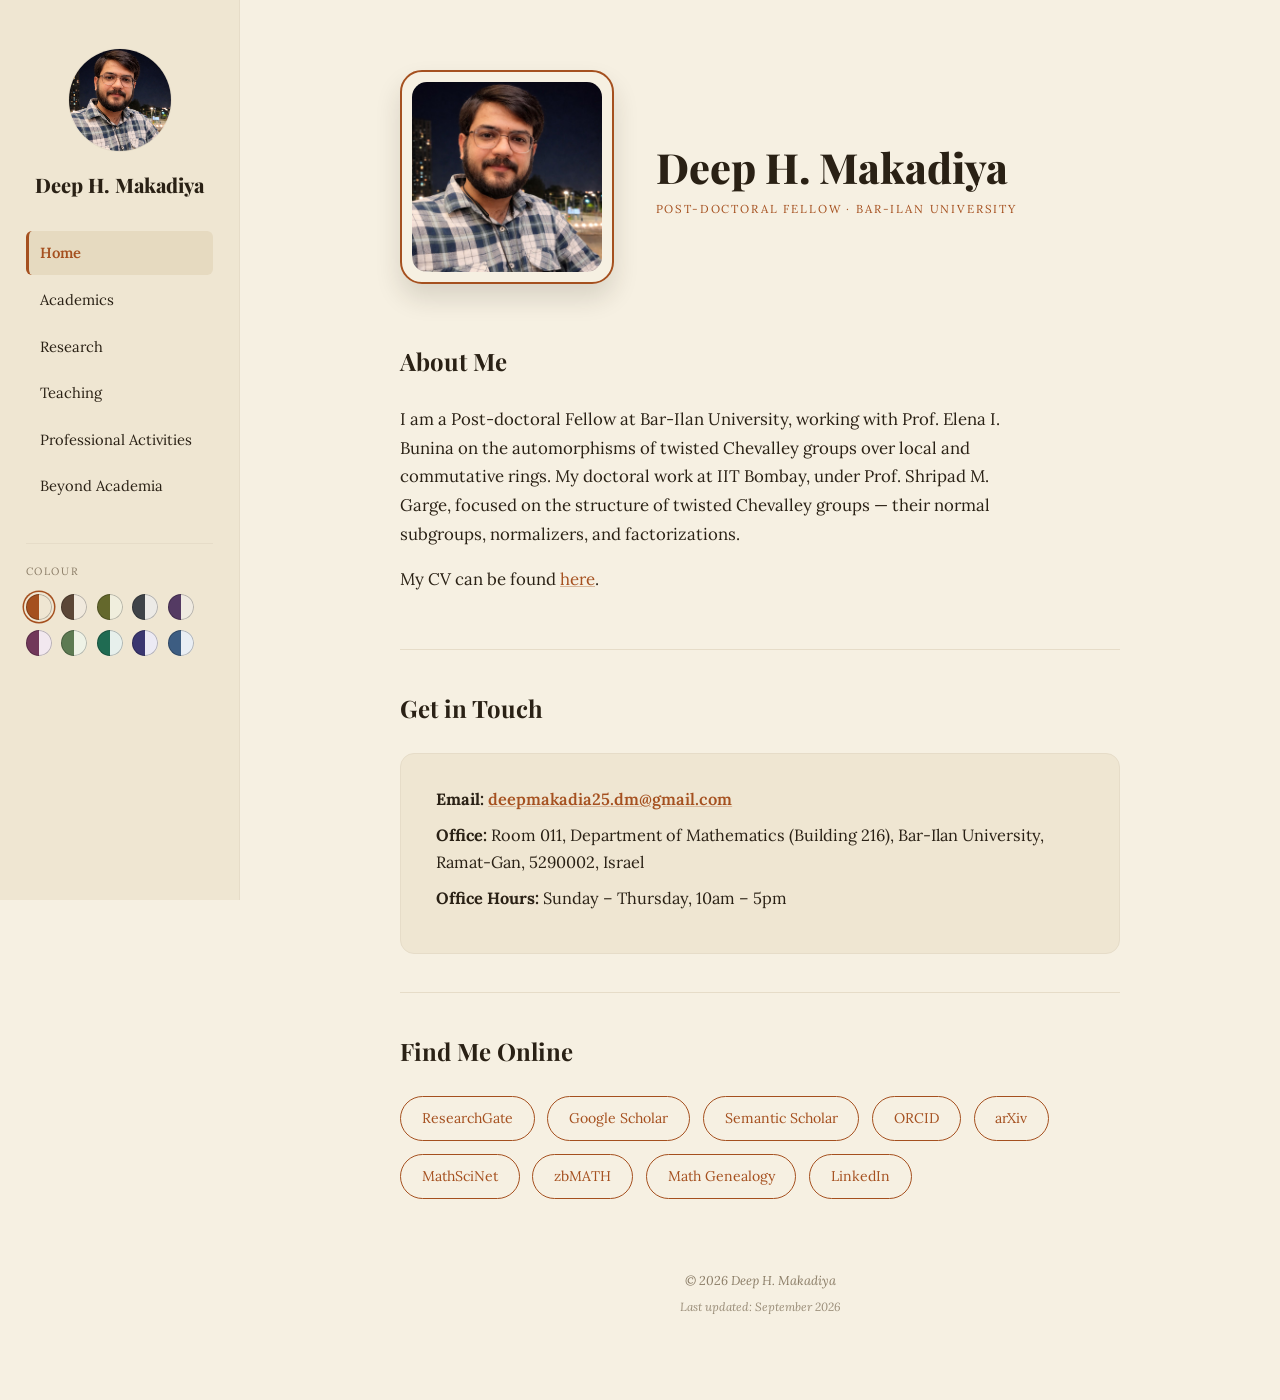
==== commit 018c2e1a: "Add files via upload" ====
--- a/index.html
+++ b/index.html
@@ -9,7 +9,28 @@
      <head>, above the stylesheet. Nothing to edit. -->
 <script>(function(){try{var t=localStorage.getItem("site-theme");if(t){document.documentElement.setAttribute("data-theme",t);}}catch(e){}})();</script>
 <title>Deep H. Makadiya — Mathematics</title>
-<meta name="description" content="Deep H. Makadiya, Post-doctoral Fellow in Mathematics at Bar-Ilan University.">
+
+<!-- ===================================================================
+     SEARCH RESULTS AND LINK PREVIEWS
+     "description" is the grey line Google shows under your page title.
+     The "og:" and "twitter:" lines are what WhatsApp, LinkedIn, X, Slack
+     and friends read when someone pastes a link to this page — without
+     them a shared link shows an empty grey box.
+     IF YOUR SITE ADDRESS EVER CHANGES (a new GitHub username, a repo
+     rename, or your own domain), the three absolute links below —
+     canonical, og:url and og:image — must be updated on EVERY page.
+     They currently all begin with: https://deepmakadiya25.github.io
+     =================================================================== -->
+<meta name="description" content="Deep H. Makadiya, Post-doctoral Fellow in Mathematics at Bar-Ilan University, working on the structure and automorphisms of twisted Chevalley groups.">
+<link rel="canonical" href="https://deepmakadiya25.github.io/">
+<meta property="og:type" content="profile">
+<meta property="og:site_name" content="Deep H. Makadiya">
+<meta property="og:title" content="Deep H. Makadiya — Mathematics">
+<meta property="og:description" content="Deep H. Makadiya, Post-doctoral Fellow in Mathematics at Bar-Ilan University, working on the structure and automorphisms of twisted Chevalley groups.">
+<meta property="og:url" content="https://deepmakadiya25.github.io/">
+<meta property="og:image" content="https://deepmakadiya25.github.io/photo.jpg">
+<meta property="og:image:alt" content="Deep H. Makadiya">
+<meta name="twitter:card" content="summary">
 <link rel="preconnect" href="https://fonts.googleapis.com">
 <link rel="preconnect" href="https://fonts.gstatic.com" crossorigin>
 <link href="https://fonts.googleapis.com/css2?family=Playfair+Display:wght@600;700;800&family=Lora:ital,wght@0,400;1,400;0,600&display=swap" rel="stylesheet">
@@ -34,7 +55,10 @@
        ===================================================================== -->
   <aside class="sidebar" id="sidebar">
     <img class="avatar" src="photo.jpg" alt="Deep H. Makadiya">
-    <h1>Deep H. Makadiya</h1>
+    <!-- Your name in the sidebar. It is deliberately NOT an <h1>: each page
+         already has one <h1> (the page title), and search engines expect
+         exactly one per page. Styled by ".sidebar-name" in styles.css. -->
+    <p class="sidebar-name">Deep H. Makadiya</p>
     <nav>
       <a href="index.html" class="active">Home</a>
       <a href="academic.html">Academics</a>
@@ -146,7 +170,7 @@
         on the automorphisms of twisted Chevalley groups over local and commutative rings. My doctoral work
         at IIT Bombay, under Prof. Shripad M. Garge, focused on the structure of twisted Chevalley groups —
         their normal subgroups, normalizers, and factorizations.</p>
-        <p class="lede">My CV can be found <a href="https://drive.google.com/file/d/1wBJMi7spro6wFVuaDzZuNbMRGUmXymEu/view?usp=sharing">here</a>.</p>
+        <p class="lede">My CV can be found <a href="Deep_CV.pdf" target="_blank" rel="noopener">here</a>.</p>
       </section>
 
       <!-- ===================================================================
@@ -164,34 +188,44 @@
       </section>
 
       <!-- ===================================================================
-           FIND ME ONLINE — your professional/academic profile links.
+           FIND ME ONLINE
+           Every link here leaves your site, so each one carries
+           target="_blank" rel="noopener" — it opens in a NEW browser tab and
+           your page stays behind it. Copy those two attributes onto any new
+           external link you add (links that stay on this site, like the page
+           links in the sidebar, deliberately do not have them). — your professional/academic profile links.
            To add another, copy one <a class="btn" ...>...</a> line and
            change its link and label.
            =================================================================== -->
       <section id="profiles" style="border-bottom:none;">
         <h2 class="section-title">Find Me Online</h2>
         <div class="btn-row">
-          <a class="btn" href="https://scholar.google.com/citations?user=v7X_OhYAAAAJ&hl=en">Google Scholar</a>
-          <a class="btn" href="https://orcid.org/0009-0000-8410-471X">ORCID</a>
-          <a class="btn" href="https://www.researchgate.net/profile/Deep-Makadiya">ResearchGate</a>
-          <a class="btn" href="http://www.linkedin.com/in/deep-makadiya">LinkedIn</a>
+          <a class="btn" href="https://www.researchgate.net/profile/Deep-Makadiya" target="_blank" rel="noopener">ResearchGate</a>
+          <a class="btn" href="https://scholar.google.com/citations?user=v7X_OhYAAAAJ&hl=en" target="_blank" rel="noopener">Google Scholar</a>
+	  <a class="btn" href="https://www.semanticscholar.org/author/Deep-H.-Makadiya/2344610145" target="_blank" rel="noopener">Semantic Scholar</a>
+          <a class="btn" href="https://orcid.org/0009-0000-8410-471X" target="_blank" rel="noopener">ORCID</a>
+          <a class="btn" href="https://arxiv.org/search/math?searchtype=author&amp;query=Makadiya,+D+H" target="_blank" rel="noopener">arXiv</a>
           <!-- NOTE: MathSciNet is a subscription database — visitors without
                an institutional login will only be able to see limited info
                on your author page, which is normal and out of your control. -->
-          <a class="btn" href="https://arxiv.org/search/math?searchtype=author&amp;query=Makadiya,+D+H">arXiv</a>
-          <a class="btn" href="https://mathscinet.ams.org/mathscinet/author?authorId=1687700">MathSciNet</a>
-          <!-- NOTE: You don't have a zbMATH author profile yet, so this
-               button just links to the zbMATH homepage for now. Once you
-               have a profile there, replace the href below with your exact
-               profile link (it will look like
-               "https://zbmath.org/authors/....your-id....") — the button
-               text/label "zbMATH" doesn't need to change. -->
-          <a class="btn" href="https://zbmath.org/">zbMATH</a>
+          <a class="btn" href="https://mathscinet.ams.org/mathscinet/author?authorId=1687700" target="_blank" rel="noopener">MathSciNet</a>
+          <a class="btn" href="https://zbmath.org/authors/makadiya.deep-h" target="_blank" rel="noopener">zbMATH</a>
+          <!-- NOTE: Edit this link later. -->
+          <a class="btn" href="https://www.mathgenealogy.org/index.php" target="_blank" rel="noopener">Math Genealogy</a>
+          <a class="btn" href="http://www.linkedin.com/in/deep-makadiya" target="_blank" rel="noopener">LinkedIn</a>
         </div>
       </section>
 
     </div>
-    <footer>&copy; 2026 Deep H. Makadiya</footer>
+    <!-- "Last updated" is written in by script.js and is EMPTY here on
+         purpose, so the date exists in exactly ONE place on the whole site:
+         the LAST_UPDATED line near the top of script.js. Change it there and
+         all seven pages follow. (If JavaScript is switched off the line simply
+         does not appear, rather than showing a stale date.) -->
+    <footer>
+      <p>&copy; 2026 Deep H. Makadiya</p>
+      <p class="updated" id="lastUpdatedLine" hidden>Last updated: <span id="lastUpdated"></span></p>
+    </footer>
   </main>
 
 </div>
--- a/styles.css
+++ b/styles.css
@@ -88,7 +88,13 @@
   background:var(--photo-bg); border:1px solid var(--line);
   display:flex; align-items:center; justify-content:center; color:var(--muted); font-size:.72rem; text-align:center;
 }
-.sidebar h1{ font-size:1.25rem; margin:0 0 1.8rem; font-weight:800; }
+/* Your name in the sidebar. It used to be an <h1>; it is now a plain
+   paragraph (so each page has exactly one <h1>, its own title), which means
+   the heading font has to be named here explicitly. */
+.sidebar-name{
+  font-family:"Playfair Display",Georgia,serif;
+  font-size:1.25rem; margin:0 0 1.8rem; font-weight:800; color:var(--ink);
+}
 
 .sidebar nav{ display:flex; flex-direction:column; gap:.15rem; text-align:left; }
 .sidebar nav a{
@@ -176,6 +182,15 @@
 }
 .page-tabs a:hover{ border-color:var(--accent); color:var(--accent); }
 
+/* The tab for the section currently on screen. script.js adds and removes
+   this class as you scroll — see "SECTION HIGHLIGHTING" there. The inset
+   shadow thickens the outline without changing the tab's size, so nothing
+   shifts sideways as the highlight moves along the row. */
+.page-tabs a.current{
+  color:var(--accent); border-color:var(--accent); font-weight:600;
+  box-shadow:inset 0 0 0 1px var(--accent);
+}
+
 /* Fade hints — a soft gradient over the edge that has more tabs hidden.
    Shown/hidden automatically by script.js; purely visual (not clickable). */
 .tabs-fade{ position:absolute; top:0; bottom:0; width:2.6rem; pointer-events:none; z-index:1; }
@@ -293,6 +308,30 @@
 .pub-links{ font-size:.85rem; margin-top:.45rem; display:block; }
 .pub-links a{ margin-right:1.1rem; }
 
+/* ---- "Abstract" — a button made to look exactly like the DOI and arXiv
+   links beside it. Clicking it opens the ".pub-abstract" panel below;
+   the little triangle turns to point downwards while it is open. ---- */
+.pub-toggle{
+  font:inherit; font-size:.85rem; color:var(--accent);
+  background:none; border:0; padding:0; margin-right:1.1rem;
+  cursor:pointer; text-decoration:underline;
+  text-decoration-color:var(--accent-soft); text-underline-offset:2px;
+}
+.pub-toggle:hover{ text-decoration-color:var(--accent); }
+.pub-toggle .caret{
+  display:inline-block; font-size:.7em; margin-left:.15rem;
+  transition:transform .18s ease; text-decoration:none;
+}
+.pub-toggle[aria-expanded="true"] .caret{ transform:rotate(90deg); }
+
+.pub-abstract{
+  margin-top:.8rem; padding-left:1rem;
+  border-left:2px solid var(--line);
+  font-size:.93rem;
+}
+.pub-abstract p{ margin:0 0 .7rem; }
+.pub-abstract p:last-child{ margin-bottom:0; }
+
 /* ---- Teaching table ---- */
 table.teach{ width:100%; border-collapse:collapse; font-size:.94rem; }
 table.teach td{ padding:.7rem 0; border-top:1px solid var(--line); }
@@ -306,21 +345,23 @@
 ul.plain .item-num{ font-family:"Playfair Display",serif; font-weight:700; color:var(--accent); flex:none; min-width:2.2rem; }
 ul.plain .year{ font-weight:700; margin-right:.4rem; }
 
-/* ---- Skills tags (Miscellaneous page) ---- */
+/* ---- Tags: Skills and Hobbies (Beyond Academia) and Areas of Interest
+   (Research) all share one look — no fill at all, just the page colour
+   showing through, with a slightly heavier outline so they still read as
+   separate items. Both lists are styled identically on purpose; change the
+   border width or radius here and in ".interest-list li" below together. ---- */
 .skills-list{ display:flex; flex-wrap:wrap; gap:.6rem; list-style:none; margin:0; padding:0; }
 .skills-list li{
-  border:1px solid var(--line); border-radius:999px; padding:.5rem 1.1rem;
-  font-size:.92rem; background:#fff;
-}
-
-/* ---- Interest tags (Research page's "Areas of Interest") ----
-   Rounded rectangles (not pills) with a tinted fill, distinct from the
-   Skills tags above — change "border-radius" or "background" here to
-   restyle just these tags. */
+  border:2px solid var(--line); border-radius:10px; padding:.45rem 1.05rem;
+  font-size:.92rem; background:transparent;
+}
+
+/* ---- Interest tags (Research page's "Areas of Interest") — same outlined
+   box as the Skills tags above. ---- */
 .interest-list{ display:flex; flex-wrap:wrap; gap:.6rem; list-style:none; margin:0; padding:0; }
 .interest-list li{
-  border:1px solid var(--line); border-radius:10px; padding:.5rem 1.1rem;
-  font-size:.92rem; background:var(--cream-2);
+  border:2px solid var(--line); border-radius:10px; padding:.45rem 1.05rem;
+  font-size:.92rem; background:transparent;
 }
 
 /* ---- Plain bullet list (Awards, Grants and Other Academic Achievements) ----
@@ -362,6 +403,8 @@
 }
 
 footer{ text-align:center; font-size:.8rem; color:var(--muted); padding:2rem 1.5rem; font-style:italic; }
+footer p{ margin:0; }
+footer .updated{ font-size:.74rem; margin-top:.35rem; opacity:.85; }
 
 
 /* =========================================================================
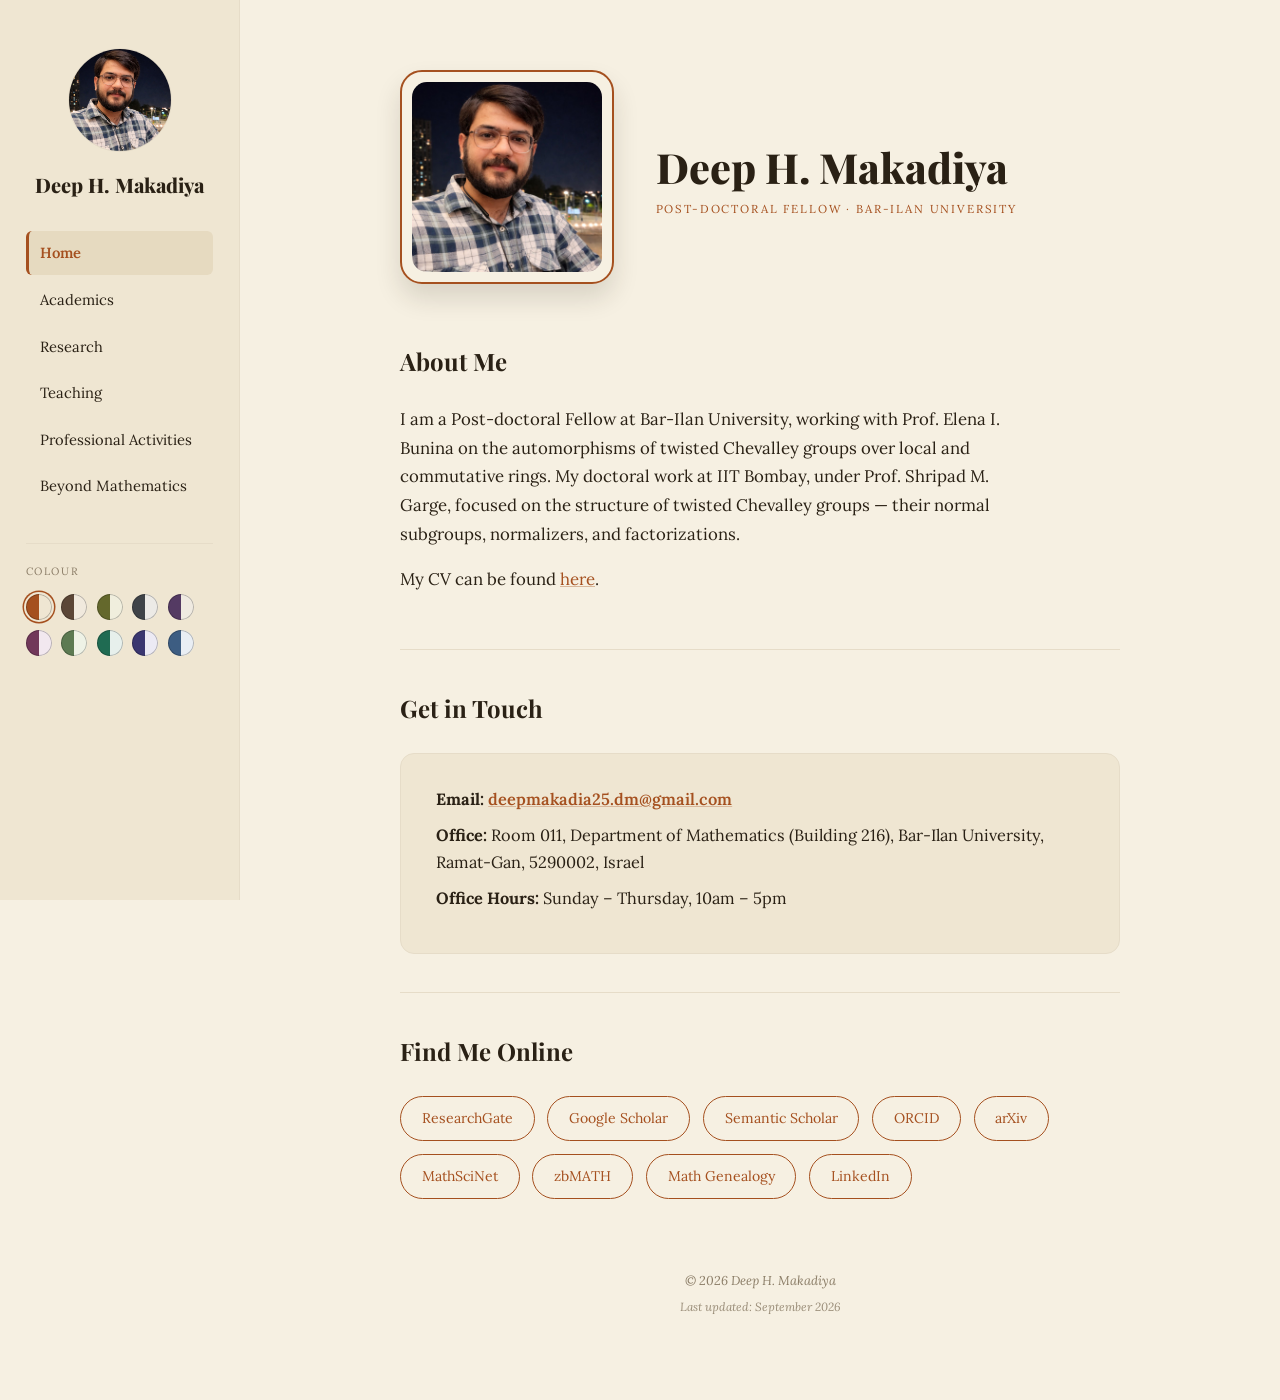
==== commit b4ff8ad2: "Add files via upload" ====
--- a/index.html
+++ b/index.html
@@ -45,10 +45,10 @@
        link text here AND at the top of that page's own <nav class="sidebar">
        block (all 6 main files each carry their own copy of this same
        sidebar). Note that the "href" filename doesn't always match the
-       visible link text: "academic.html" behind the scenes still shows as
+       visible link text: "academics.html" behind the scenes still shows as
        "Academics" here, since the page was renamed after the file was
        created and there was no real benefit to renaming the file too (see
-       the note at the top of academic.html). gallery.html also carries a
+       the note at the top of academics.html). gallery.html also carries a
        copy of this sidebar (for easy navigation back to the main pages),
        but it is deliberately left out of the 6 links above — see the
        comment at the top of gallery.html.
@@ -61,11 +61,11 @@
     <p class="sidebar-name">Deep H. Makadiya</p>
     <nav>
       <a href="index.html" class="active">Home</a>
-      <a href="academic.html">Academics</a>
+      <a href="academics.html">Academics</a>
       <a href="research.html">Research</a>
       <a href="teaching.html">Teaching</a>
       <a href="professional-activities.html">Professional Activities</a>
-      <a href="beyond-academia.html">Beyond Academia</a>
+      <a href="beyond-mathematics.html">Beyond Mathematics</a>
     </nav>
 
     <!-- ===================================================================
--- a/styles.css
+++ b/styles.css
@@ -20,9 +20,9 @@
    To change the DEFAULT scheme, swap the values in ":root" for those of the
    scheme you prefer (each block is labelled). To add your own scheme, see
    the step-by-step note at the very bottom of this file.
-   This one stylesheet is shared by every page (index.html, academic.html,
+   This one stylesheet is shared by every page (index.html, academics.html,
    research.html, teaching.html, professional-activities.html,
-   beyond-academia.html, and gallery.html).
+   beyond-mathematics.html, gallery.html and blogs.html).
    If you want to change a color or font everywhere at once, change it here
    in one place under ":root" below — every page updates together.
    ========================================================================= */
@@ -62,7 +62,18 @@
 }
 h1,h2,h3{ font-family:"Playfair Display",Georgia,serif; }
 a{ color:var(--accent); text-decoration:underline; text-decoration-color:var(--accent-soft); }
-a:hover{ text-decoration-color:var(--accent); }
+/* ---- HOVER STATES ARE FOR MICE AND TRACKPADS ONLY ----------------------
+   Every ":hover" rule on this site is wrapped in "@media (hover: hover)".
+   The reason: on a touchscreen there is no such thing as hovering, so a
+   phone applies the hover style to whatever you TAPPED and leaves it there
+   until you tap something else. On the section tabs that looked like a
+   second, stuck highlight sitting beside the real one; on the profile
+   buttons a tapped button stayed filled in; on the colour circles a tapped
+   circle stayed enlarged. Guarding them means a phone shows only the real
+   state (the "current" section, the active page, the chosen colour), while
+   a laptop still gets hover feedback exactly as before.
+   ---------------------------------------------------------------------- */
+@media (hover: hover){ a:hover{ text-decoration-color:var(--accent); } }
 
 /* =========================================================================
    LAYOUT: sidebar (left) + main content (right)
@@ -101,7 +112,7 @@
   color:var(--ink); text-decoration:none; font-size:.92rem; padding:.6rem .7rem;
   border-radius:6px; border-left:3px solid transparent;
 }
-.sidebar nav a:hover{ background:var(--nav-hover); color:var(--accent); }
+@media (hover: hover){ .sidebar nav a:hover{ background:var(--nav-hover); color:var(--accent); } }
 .sidebar nav a.active{ color:var(--accent); font-weight:600; border-left-color:var(--accent); background:var(--nav-hover); }
 
 /* ---- Mobile / tablet top bar, menu button and overlay ----
@@ -180,7 +191,7 @@
   padding:.4rem .9rem; border:1px solid var(--line); border-radius:999px;
   white-space:nowrap; flex:none;
 }
-.page-tabs a:hover{ border-color:var(--accent); color:var(--accent); }
+@media (hover: hover){ .page-tabs a:hover{ border-color:var(--accent); color:var(--accent); } }
 
 /* The tab for the section currently on screen. script.js adds and removes
    this class as you scroll — see "SECTION HIGHLIGHTING" there. The inset
@@ -238,7 +249,7 @@
   background:var(--photo-bg);
   transition:opacity .15s ease;
 }
-.hero-photo-frame a:hover .home-photo{ opacity:.82; }
+@media (hover: hover){ .hero-photo-frame a:hover .home-photo{ opacity:.82; } }
 .hero-text .eyebrow{
   text-transform:uppercase; letter-spacing:.16em; font-size:.72rem;
   color:var(--accent); margin:.5rem 0 0; font-family:"Lora",serif;
@@ -262,7 +273,7 @@
   border-radius:999px; color:var(--accent); font-family:"Lora",serif; font-size:.88rem;
   text-decoration:none; transition:background .15s ease, color .15s ease;
 }
-.btn:hover{ background:var(--accent); color:#fff; }
+@media (hover: hover){ .btn:hover{ background:var(--accent); color:#fff; } }
 
 /* =========================================================================
    Generic content sections (used on every inner page)
@@ -317,7 +328,7 @@
   cursor:pointer; text-decoration:underline;
   text-decoration-color:var(--accent-soft); text-underline-offset:2px;
 }
-.pub-toggle:hover{ text-decoration-color:var(--accent); }
+@media (hover: hover){ .pub-toggle:hover{ text-decoration-color:var(--accent); } }
 .pub-toggle .caret{
   display:inline-block; font-size:.7em; margin-left:.15rem;
   transition:transform .18s ease; text-decoration:none;
@@ -345,7 +356,54 @@
 ul.plain .item-num{ font-family:"Playfair Display",serif; font-weight:700; color:var(--accent); flex:none; min-width:2.2rem; }
 ul.plain .year{ font-weight:700; margin-right:.4rem; }
 
-/* ---- Tags: Skills and Hobbies (Beyond Academia) and Areas of Interest
+/* ---- Research Overview: numbered project entries -----------------------
+   Built on the same numbered "ul.plain" list as the talks and seminars, but
+   each entry holds a title and one or two paragraphs rather than a single
+   line. ---- */
+.overview-list li{ align-items:flex-start; }
+.overview-body{ flex:1; min-width:0; }
+.overview-title{
+  display:block; font-family:"Playfair Display",Georgia,serif;
+  font-weight:700; font-size:1.08rem; margin-bottom:.45rem;
+}
+.overview-body p{ margin:0 0 .75rem; }
+.overview-body p:last-child{ margin-bottom:0; }
+
+/* ---- Collapsible link groups ("Some Useful Links") ---------------------
+   Each group is a <details> element, so opening and closing is handled by
+   the browser itself — no script. They start closed because the <details>
+   tags carry no "open" attribute. The heading is styled to match the small
+   uppercase subheadings used elsewhere on the site, with a triangle that
+   turns as the group opens. ---- */
+.link-group{ border-top:1px solid var(--line); }
+.link-group:first-of-type{ border-top:none; }
+.link-group summary{
+  cursor:pointer; list-style:none;
+  display:flex; align-items:baseline; gap:.55rem;
+  padding:1.05rem 0;
+  font-size:.74rem; text-transform:uppercase; font-weight:600;
+  letter-spacing:.13em; color:var(--accent);
+}
+.link-group summary::-webkit-details-marker{ display:none; }  /* Safari's own arrow */
+.link-group summary .caret{
+  font-size:.85em; display:inline-block;
+  transition:transform .18s ease;
+}
+.link-group[open] summary .caret{ transform:rotate(90deg); }
+.link-group summary:focus-visible{ outline:2px solid var(--accent); outline-offset:3px; }
+/* The underline on hover goes on the label span only. It cannot go on the
+   whole <summary>: a text-decoration set on an element is drawn through all
+   of its in-flow children, so the little triangle would be underlined too,
+   and no rule on the triangle itself can take that away. */
+@media (hover: hover){
+  .link-group summary:hover .group-label{ text-decoration:underline; text-underline-offset:3px; }
+}
+.link-group .group-body{ padding:.2rem 0 1.3rem; }
+
+/* ---- "The complete list is on the blogs page." ---- */
+.see-all{ margin:1.5rem 0 0; font-size:.95rem; }
+
+/* ---- Tags: Skills and Hobbies (Beyond Mathematics) and Areas of Interest
    (Research) all share one look — no fill at all, just the page colour
    showing through, with a slightly heavier outline so they still read as
    separate items. Both lists are styled identically on purpose; change the
@@ -513,7 +571,7 @@
   box-shadow:inset 0 0 0 1px rgba(0,0,0,.25);
   transition:transform .12s ease, box-shadow .15s ease;
 }
-.swatch:hover{ transform:scale(1.14); }
+@media (hover: hover){ .swatch:hover{ transform:scale(1.14); } }
 .swatch.active{
   box-shadow:inset 0 0 0 1px rgba(0,0,0,.25),
              0 0 0 2px var(--cream-2),
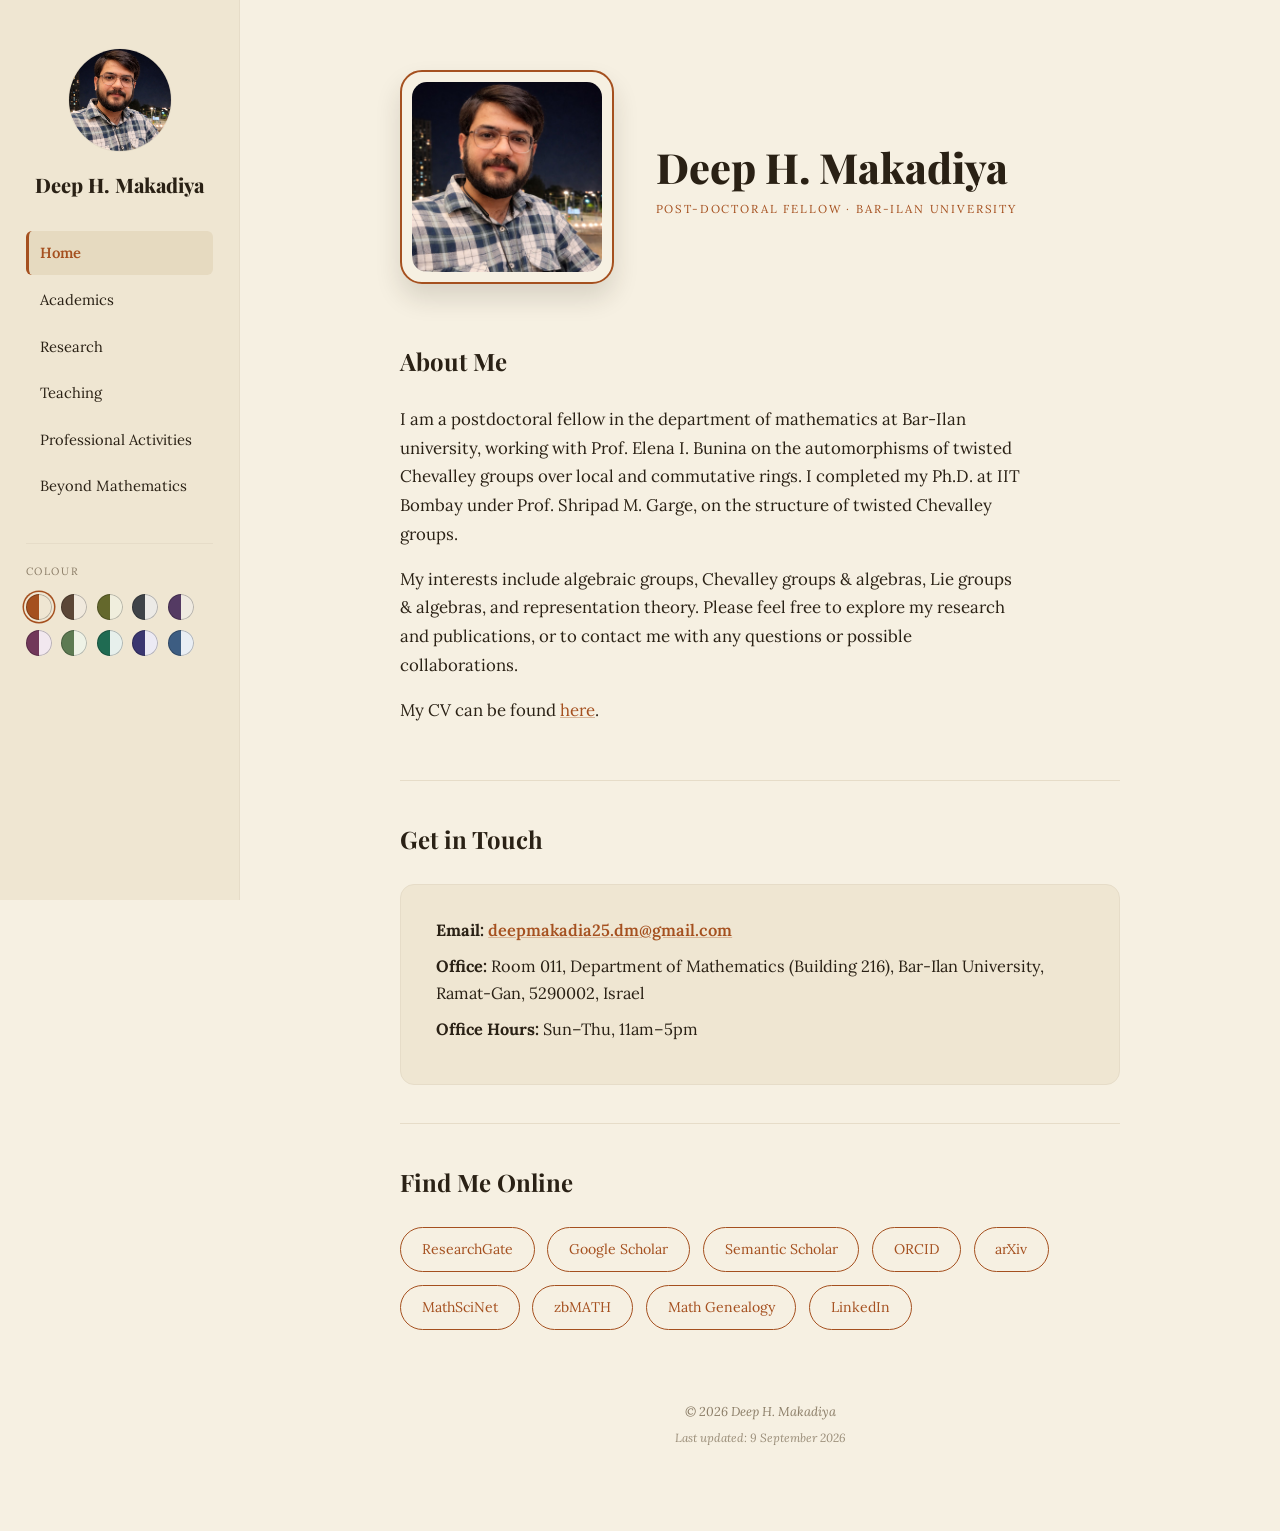
==== commit b3ebb7d8: "Add files via upload" ====
--- a/index.html
+++ b/index.html
@@ -166,10 +166,13 @@
            =================================================================== -->
       <section id="about-me" style="padding-top:0;">
         <h2 class="section-title">About Me</h2>
-        <p class="lede">I am a Post-doctoral Fellow at Bar-Ilan University, working with Prof. Elena I. Bunina
-        on the automorphisms of twisted Chevalley groups over local and commutative rings. My doctoral work
-        at IIT Bombay, under Prof. Shripad M. Garge, focused on the structure of twisted Chevalley groups —
-        their normal subgroups, normalizers, and factorizations.</p>
+        <p class="lede">I am a postdoctoral fellow in the department of mathematics at Bar-Ilan
+        university, working with Prof. Elena I. Bunina on the automorphisms of twisted Chevalley groups
+        over local and commutative rings. I completed my Ph.D. at IIT Bombay under Prof. Shripad M.
+        Garge, on the structure of twisted Chevalley groups.</p>
+        <p class="lede">My interests include algebraic groups, Chevalley groups &amp; algebras, Lie
+        groups &amp; algebras, and representation theory. Please feel free to explore my research and
+        publications, or to contact me with any questions or possible collaborations.</p>
         <p class="lede">My CV can be found <a href="Deep_CV.pdf" target="_blank" rel="noopener">here</a>.</p>
       </section>
 
@@ -183,7 +186,7 @@
         <div class="card-panel">
           <p class="contact-line"><strong>Email:</strong> <a href="mailto:deepmakadia25.dm@gmail.com">deepmakadia25.dm@gmail.com</a></p>
           <p class="contact-line"><strong>Office:</strong> Room 011, Department of Mathematics (Building 216), Bar-Ilan University, Ramat-Gan, 5290002, Israel</p>
-          <p class="contact-line"><strong>Office Hours:</strong> Sunday – Thursday, 10am – 5pm</p>
+          <p class="contact-line"><strong>Office Hours:</strong> Sun–Thu, 11am–5pm</p>
         </div>
       </section>
 
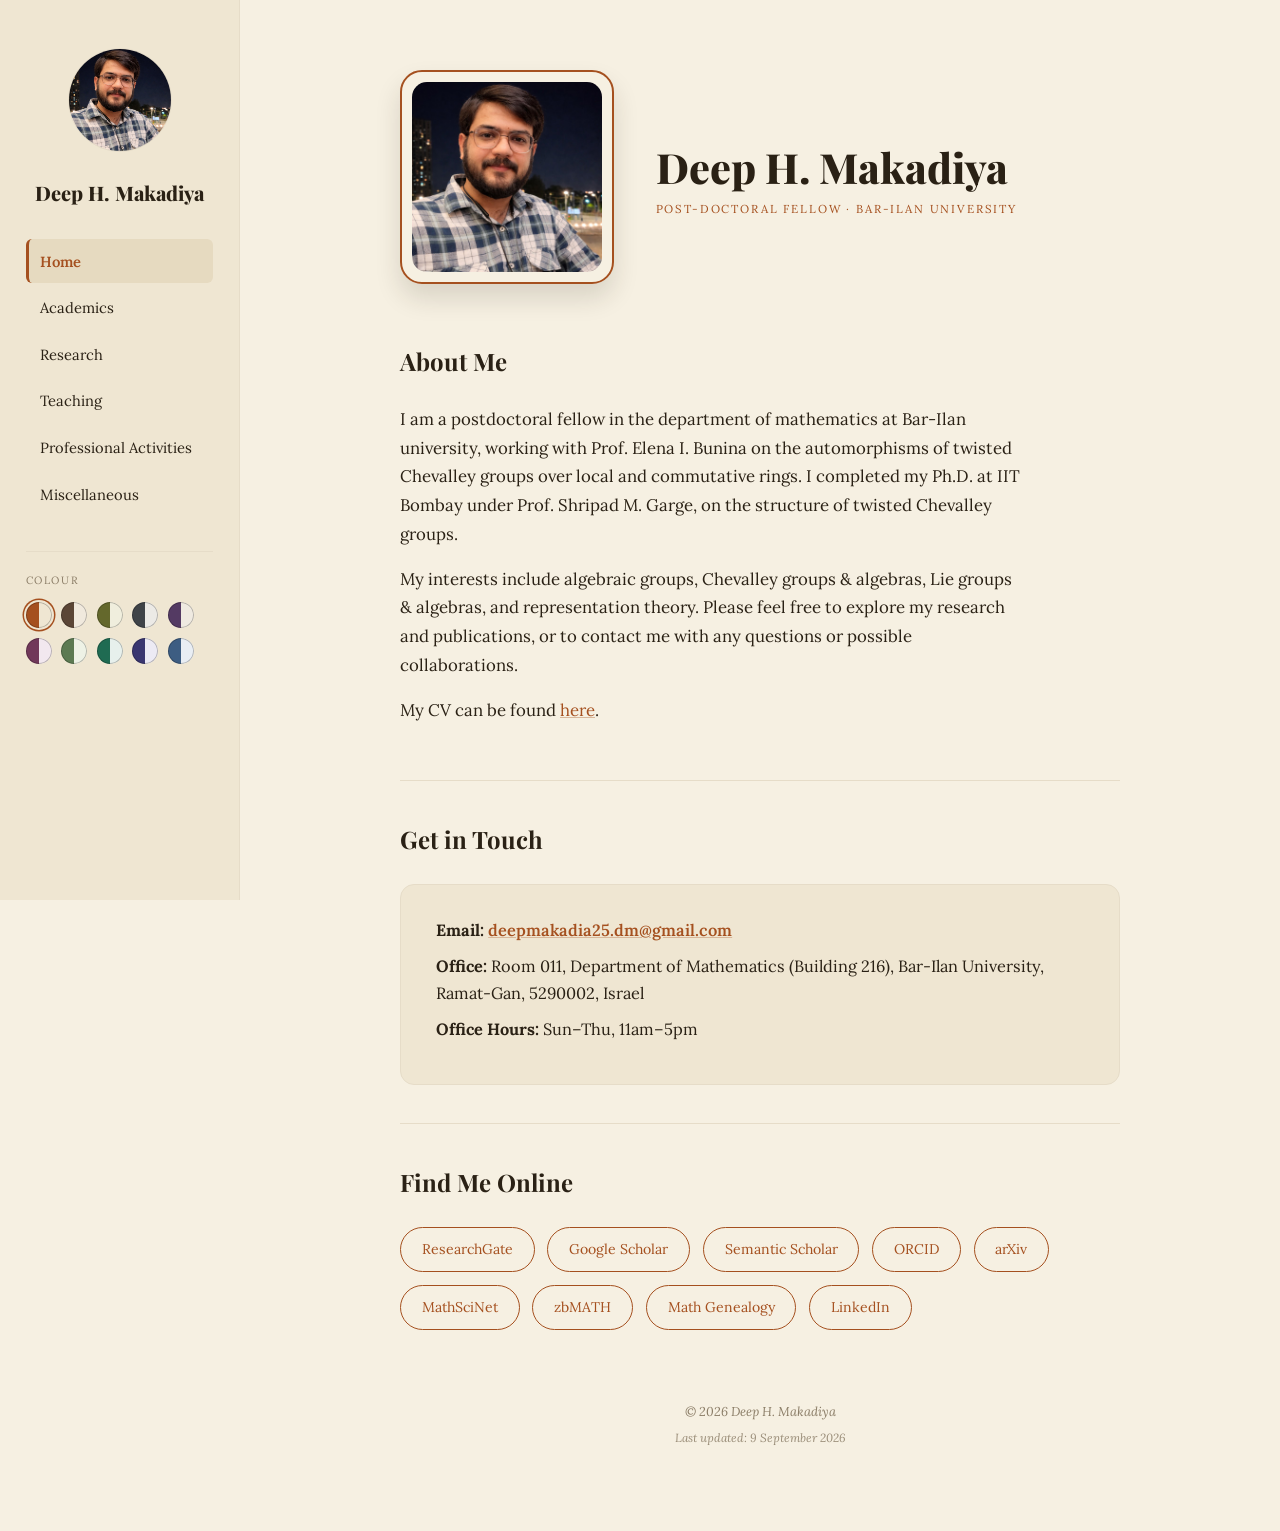
==== commit cd8f83da: "Add files via upload" ====
--- a/index.html
+++ b/index.html
@@ -3,23 +3,17 @@
 <head>
 <meta charset="UTF-8">
 <meta name="viewport" content="width=device-width, initial-scale=1.0">
-<!-- Re-applies the colour scheme this visitor last chose (see the colour
-     circles at the bottom of the sidebar) BEFORE the page is painted, so the
-     page never flashes the default colours first. It must stay here in the
-     <head>, above the stylesheet. Nothing to edit. -->
+<!-- Re-applies the visitor's saved colour scheme before the page paints, so
+     the default colours never flash first. Must stay here, above the
+     stylesheet. Nothing to edit. -->
 <script>(function(){try{var t=localStorage.getItem("site-theme");if(t){document.documentElement.setAttribute("data-theme",t);}}catch(e){}})();</script>
 <title>Deep H. Makadiya — Mathematics</title>
 
-<!-- ===================================================================
-     SEARCH RESULTS AND LINK PREVIEWS
-     "description" is the grey line Google shows under your page title.
-     The "og:" and "twitter:" lines are what WhatsApp, LinkedIn, X, Slack
-     and friends read when someone pastes a link to this page — without
-     them a shared link shows an empty grey box.
-     IF YOUR SITE ADDRESS EVER CHANGES (a new GitHub username, a repo
-     rename, or your own domain), the three absolute links below —
-     canonical, og:url and og:image — must be updated on EVERY page.
-     They currently all begin with: https://deepmakadiya25.github.io
+<!-- SEARCH RESULTS AND LINK PREVIEWS
+     "description" is the grey line Google shows under the page title; the
+     og:/twitter: lines are what chat apps read when the link is pasted.
+     IF THE SITE ADDRESS EVER CHANGES, update canonical, og:url and og:image
+     on EVERY page. They all begin https://deepmakadiya25.github.io
      =================================================================== -->
 <meta name="description" content="Deep H. Makadiya, Post-doctoral Fellow in Mathematics at Bar-Ilan University, working on the structure and automorphisms of twisted Chevalley groups.">
 <link rel="canonical" href="https://deepmakadiya25.github.io/">
@@ -39,25 +33,16 @@
 <body>
 <div class="layout">
 
-  <!-- =====================================================================
-       SIDEBAR — identical on every page. Contains ONLY your photo, your
-       name, and the 6 page links. To rename a page everywhere, change the
-       link text here AND at the top of that page's own <nav class="sidebar">
-       block (all 6 main files each carry their own copy of this same
-       sidebar). Note that the "href" filename doesn't always match the
-       visible link text: "academics.html" behind the scenes still shows as
-       "Academics" here, since the page was renamed after the file was
-       created and there was no real benefit to renaming the file too (see
-       the note at the top of academics.html). gallery.html also carries a
-       copy of this sidebar (for easy navigation back to the main pages),
-       but it is deliberately left out of the 6 links above — see the
-       comment at the top of gallery.html.
+  <!-- SIDEBAR — the same on all 8 pages: photo, name, 6 page links.
+       To rename a page everywhere, change the link text in every page's copy.
+       File names need not match labels (academics.html shows as "Academics").
+       gallery.html and blogs.html carry the sidebar too, but are deliberately
+       left out of the 6 links — see the note at the top of each.
        ===================================================================== -->
   <aside class="sidebar" id="sidebar">
-    <img class="avatar" src="photo.jpg" alt="Deep H. Makadiya">
-    <!-- Your name in the sidebar. It is deliberately NOT an <h1>: each page
-         already has one <h1> (the page title), and search engines expect
-         exactly one per page. Styled by ".sidebar-name" in styles.css. -->
+    <img class="avatar" src="photo.jpg" alt="">
+    <!-- Not an <h1>: every page already has one (its title), and search
+         engines expect exactly one. Styled by ".sidebar-name" in styles.css. -->
     <p class="sidebar-name">Deep H. Makadiya</p>
     <nav>
       <a href="index.html" class="active">Home</a>
@@ -65,22 +50,16 @@
       <a href="research.html">Research</a>
       <a href="teaching.html">Teaching</a>
       <a href="professional-activities.html">Professional Activities</a>
-      <a href="beyond-mathematics.html">Beyond Mathematics</a>
+      <a href="miscellaneous.html">Miscellaneous</a>
     </nav>
 
-    <!-- ===================================================================
-         COLOUR PICKER — the two rows of two-tone circles under the page
-         links. Clicking one re-colours the whole site (and every other
-         page), and the choice is remembered in the visitor's browser.
-         Each circle's LEFT half is that scheme's accent (--sw-a, the dark
-         one) and its RIGHT half is that scheme's paper colour (--sw-b);
-         "title" is the tooltip shown on hover. The order the buttons
-         appear in below is the order they appear on screen — five per row.
-         This same block appears in all 7 pages: if you add, remove or
-         re-order a circle, do it in every page so the picker matches
-         everywhere. The colour values themselves live in styles.css under
-         "COLOUR SCHEMES", with step-by-step notes at the bottom of that
-         file for adding a scheme of your own.
+    <!-- COLOUR PICKER — clicking a circle re-colours the whole site, and the
+         choice is remembered in the visitor's browser. Each circle's LEFT half
+         is that scheme's accent (--sw-a), its RIGHT half the paper colour
+         (--sw-b); "title" is the hover tooltip. They appear in the order
+         listed, five per row. This block is repeated on all 8 pages — change
+         it everywhere if you add, remove or re-order a circle. The colours
+         themselves live in styles.css under "COLOUR SCHEMES".
          =================================================================== -->
     <div class="theme-picker">
       <p class="theme-picker-label">Colour</p>
@@ -119,35 +98,24 @@
     </div>
   </aside>
   <div class="overlay" id="overlay"></div>
-  <!-- ===================================================================
-       TOP BAR — only visible on tablets and phones (see the RESPONSIVE
-       section at the bottom of styles.css). It holds the menu button that
-       slides the sidebar in, plus your name so a phone visitor can see
-       whose site this is. On laptops it is hidden, because the sidebar is
-       already on screen.
+  <!-- TOP BAR — phones and tablets only; hidden on laptops, where the
+       sidebar is already on screen. Holds the menu button and your name.
        =================================================================== -->
   <header class="topbar">
-    <button class="menu-toggle" id="menuToggle" aria-label="Open menu" aria-expanded="false">&#9776;</button>
+    <button type="button" class="menu-toggle" id="menuToggle" aria-label="Open menu" aria-expanded="false">&#9776;</button>
     <span class="topbar-title">Deep H. Makadiya</span>
   </header>
 
   <main>
     <div class="wrap">
 
-      <!-- ===================================================================
-           HOME HERO — photo on one side, name + role tagline on the other.
-           photo.jpg is already in this folder. To swap in a different
-           picture later, just replace photo.jpg with a new file of the
-           same name (keep it roughly square for the best crop), or change
-           the "src" below to point to a differently-named file.
-           The little offset square frame around the photo is pure CSS
-           (see ".hero-photo-frame::before" in styles.css) — no image needed.
+      <!-- HOME HERO — photo on one side, name and role on the other. To use a
+           different picture, replace photo.jpg (keep it roughly square) or point
+           "src" at another file. The offset frame is CSS, not an image.
            =================================================================== -->
       <div class="hero-split">
-        <!-- The photo links to gallery.html (a Photo Gallery page). That page
-             is deliberately NOT listed in the sidebar — this photo is its
-             only entry point. The fade-in effect on hover is the only hint
-             that it's clickable (no visible caption/label on purpose). -->
+        <!-- The photo is the only way into gallery.html, which is deliberately
+             not in the sidebar. The hover fade is the only hint it is clickable. -->
         <div class="hero-photo-col">
           <div class="hero-photo-frame">
             <a href="gallery.html" aria-label="View Photo Gallery">
@@ -161,11 +129,8 @@
         </div>
       </div>
 
-      <!-- ===================================================================
-           ABOUT ME — short intro paragraph, plus a line pointing to your CV.
-           =================================================================== -->
-      <section id="about-me" style="padding-top:0;">
-        <h2 class="section-title">About Me</h2>
+      <section style="padding-top:0;">
+        <h2 id="about-me" class="section-title">About Me</h2>
         <p class="lede">I am a postdoctoral fellow in the department of mathematics at Bar-Ilan
         university, working with Prof. Elena I. Bunina on the automorphisms of twisted Chevalley groups
         over local and commutative rings. I completed my Ph.D. at IIT Bombay under Prof. Shripad M.
@@ -176,13 +141,10 @@
         <p class="lede">My CV can be found <a href="Deep_CV.pdf" target="_blank" rel="noopener">here</a>.</p>
       </section>
 
-      <!-- ===================================================================
-           GET IN TOUCH — plain contact details: email, office address, and
-           office hours. Each is just one <p class="contact-line"> line —
-           copy the pattern to add another (e.g. a phone number).
-           =================================================================== -->
-      <section class="contact-block" id="contact">
-        <h2 class="section-title">Get in Touch</h2>
+      <!-- GET IN TOUCH — one <p class="contact-line"> per detail; copy the
+           pattern to add another (a phone number, say). -->
+      <section class="contact-block">
+        <h2 id="contact" class="section-title">Get in Touch</h2>
         <div class="card-panel">
           <p class="contact-line"><strong>Email:</strong> <a href="mailto:deepmakadia25.dm@gmail.com">deepmakadia25.dm@gmail.com</a></p>
           <p class="contact-line"><strong>Office:</strong> Room 011, Department of Mathematics (Building 216), Bar-Ilan University, Ramat-Gan, 5290002, Israel</p>
@@ -190,41 +152,35 @@
         </div>
       </section>
 
-      <!-- ===================================================================
-           FIND ME ONLINE
-           Every link here leaves your site, so each one carries
-           target="_blank" rel="noopener" — it opens in a NEW browser tab and
-           your page stays behind it. Copy those two attributes onto any new
-           external link you add (links that stay on this site, like the page
-           links in the sidebar, deliberately do not have them). — your professional/academic profile links.
-           To add another, copy one <a class="btn" ...>...</a> line and
-           change its link and label.
+      <!-- FIND ME ONLINE — profile links. To add one, copy an
+           <a class="btn" ...> line and change its link and label. Everything
+           here leaves the site, so each carries target="_blank" rel="noopener"
+           (internal links, like the sidebar, deliberately do not).
            =================================================================== -->
-      <section id="profiles" style="border-bottom:none;">
-        <h2 class="section-title">Find Me Online</h2>
+      <section>
+        <h2 id="profiles" class="section-title">Find Me Online</h2>
         <div class="btn-row">
           <a class="btn" href="https://www.researchgate.net/profile/Deep-Makadiya" target="_blank" rel="noopener">ResearchGate</a>
           <a class="btn" href="https://scholar.google.com/citations?user=v7X_OhYAAAAJ&hl=en" target="_blank" rel="noopener">Google Scholar</a>
-	  <a class="btn" href="https://www.semanticscholar.org/author/Deep-H.-Makadiya/2344610145" target="_blank" rel="noopener">Semantic Scholar</a>
+    <a class="btn" href="https://www.semanticscholar.org/author/Deep-H.-Makadiya/2344610145" target="_blank" rel="noopener">Semantic Scholar</a>
           <a class="btn" href="https://orcid.org/0009-0000-8410-471X" target="_blank" rel="noopener">ORCID</a>
           <a class="btn" href="https://arxiv.org/search/math?searchtype=author&amp;query=Makadiya,+D+H" target="_blank" rel="noopener">arXiv</a>
-          <!-- NOTE: MathSciNet is a subscription database — visitors without
-               an institutional login will only be able to see limited info
-               on your author page, which is normal and out of your control. -->
+          <!-- MathSciNet is subscription-only: visitors without an institutional
+               login see limited information. Normal, and out of your control. -->
           <a class="btn" href="https://mathscinet.ams.org/mathscinet/author?authorId=1687700" target="_blank" rel="noopener">MathSciNet</a>
           <a class="btn" href="https://zbmath.org/authors/makadiya.deep-h" target="_blank" rel="noopener">zbMATH</a>
-          <!-- NOTE: Edit this link later. -->
+          <!-- PLACEHOLDER: points at the Math Genealogy front page, not at you.
+               Replace with your own profile URL once it exists, or delete the
+               button. -->
           <a class="btn" href="https://www.mathgenealogy.org/index.php" target="_blank" rel="noopener">Math Genealogy</a>
           <a class="btn" href="http://www.linkedin.com/in/deep-makadiya" target="_blank" rel="noopener">LinkedIn</a>
         </div>
       </section>
 
     </div>
-    <!-- "Last updated" is written in by script.js and is EMPTY here on
-         purpose, so the date exists in exactly ONE place on the whole site:
-         the LAST_UPDATED line near the top of script.js. Change it there and
-         all seven pages follow. (If JavaScript is switched off the line simply
-         does not appear, rather than showing a stale date.) -->
+    <!-- Left empty on purpose: script.js fills it from LAST_UPDATED, so the
+         date lives in exactly one place for all 8 pages. With JavaScript off
+         the line stays hidden rather than showing a stale date. -->
     <footer>
       <p>&copy; 2026 Deep H. Makadiya</p>
       <p class="updated" id="lastUpdatedLine" hidden>Last updated: <span id="lastUpdated"></span></p>
--- a/styles.css
+++ b/styles.css
@@ -1,40 +1,30 @@
 /* =========================================================================
    Deep H. Makadiya — academic site — DESIGN: "Editorial, switchable colours"
-   -------------------------------------------------------------------------
-   The Cream Editorial design — Playfair Display headings over a Lora body,
-   fully rounded ("pill") buttons and tags, softly rounded photo frame — with
-   TEN colour schemes built in. Visitors pick one from the two rows of
-   two-tone circles at the bottom of the sidebar (dark half = that scheme's
-   accent, light half = its paper), and the choice is remembered in their
-   browser for every page and every future visit.
-
-   HOW IT WORKS, in three parts:
-     1. ":root" below holds the ELEVEN colour values the whole site is drawn
-        from, set to the default scheme ("Cream & Terracotta").
-     2. Further down, under "COLOUR SCHEMES", each of the other nine schemes
-        re-states those same eleven values inside a [data-theme="..."]
-        block. Nothing else about the design changes.
-     3. script.js writes data-theme="..." onto the <html> element when a
-        circle is clicked, and a two-line script in each page's <head>
-        re-applies the saved choice before the page paints.
-   To change the DEFAULT scheme, swap the values in ":root" for those of the
-   scheme you prefer (each block is labelled). To add your own scheme, see
-   the step-by-step note at the very bottom of this file.
-   This one stylesheet is shared by every page (index.html, academics.html,
-   research.html, teaching.html, professional-activities.html,
-   beyond-mathematics.html, gallery.html and blogs.html).
-   If you want to change a color or font everywhere at once, change it here
-   in one place under ":root" below — every page updates together.
+   Playfair Display headings over a Lora body, pill buttons and tags, a
+   softly rounded photo frame — with TEN colour schemes.
+   HOW IT WORKS:
+     1. ":root" below holds the ELEVEN colours the site is drawn from, set
+        to the default scheme ("Cream & Terracotta").
+     2. Under "COLOUR SCHEMES" further down, each other scheme re-states
+        those same eleven values in a [data-theme="..."] block. Nothing
+        else about the design changes.
+     3. script.js writes data-theme="..." on <html> when a circle is
+        clicked; a script in each page's <head> re-applies the saved choice
+        before the page paints.
+   To change the DEFAULT, swap ":root" for another scheme's values. To add
+   one of your own, see the note at the bottom of this file.
+   One stylesheet for all 8 pages — change a colour or font here and every
+   page follows.
    ========================================================================= */
 
 :root{
   /* ============ THE ELEVEN COLOURS THE WHOLE SITE IS DRAWN FROM ============
      These are the default scheme, "Cream & Terracotta". Every other scheme
      further down re-states exactly these eleven values and nothing else. */
-  --ink:#2a2115;             /* main text colour */
-  --muted:#8a7c66;           /* secondary/lighter text */
-  --line:#e6dcc8;            /* thin divider lines */
-  --cream:#f6f0e2;           /* page background */
+  --ink:#2a2115;             
+  --muted:#8a7c66;           
+  --line:#e6dcc8;            
+  --cream:#f6f0e2;           
   --cream-2:#efe6d2;         /* sidebar background, cards, tinted tags */
   --accent:#a5501f;          /* accent colour — links, headings, numbers, buttons */
   --accent-soft:#d8b79a;     /* paler accent, used for link underlines */
@@ -63,27 +53,19 @@
 h1,h2,h3{ font-family:"Playfair Display",Georgia,serif; }
 a{ color:var(--accent); text-decoration:underline; text-decoration-color:var(--accent-soft); }
 /* ---- HOVER STATES ARE FOR MICE AND TRACKPADS ONLY ----------------------
-   Every ":hover" rule on this site is wrapped in "@media (hover: hover)".
-   The reason: on a touchscreen there is no such thing as hovering, so a
-   phone applies the hover style to whatever you TAPPED and leaves it there
-   until you tap something else. On the section tabs that looked like a
-   second, stuck highlight sitting beside the real one; on the profile
-   buttons a tapped button stayed filled in; on the colour circles a tapped
-   circle stayed enlarged. Guarding them means a phone shows only the real
-   state (the "current" section, the active page, the chosen colour), while
-   a laptop still gets hover feedback exactly as before.
-   ---------------------------------------------------------------------- */
+   Every ":hover" rule here is wrapped in "@media (hover: hover)". A
+   touchscreen has no hover, so without the guard a phone leaves the hover
+   style stuck on whatever was last tapped — a second highlight beside the
+   real one. Keep new :hover rules inside that guard. -------------------- */
 @media (hover: hover){ a:hover{ text-decoration-color:var(--accent); } }
 
 /* =========================================================================
    LAYOUT: sidebar (left) + main content (right)
    ========================================================================= */
 .layout{ display:grid; grid-template-columns:240px minmax(0,1fr); min-height:100vh; }
-/* "minmax(0,1fr)" above, and the "min-width:0" on main and .wrap further
-   down, are what stop a wide child (the single-line row of section tabs,
-   or a long publication title) from stretching the whole page sideways on
-   a narrow screen. Without them the page renders wider than the phone and
-   text gets cut off at the right edge. */
+/* "minmax(0,1fr)" above, and "min-width:0" on main and .wrap below, stop a
+   wide child (the tabs row, a long publication title) from stretching the
+   page sideways on a narrow screen. */
 
 /* ---- Sidebar: photo, name, and page navigation ONLY (no contact info) ---- */
 .sidebar{
@@ -97,7 +79,6 @@
 .sidebar .avatar{
   width:104px; height:104px; border-radius:50%; object-fit:cover; margin:0 auto 1rem;
   background:var(--photo-bg); border:1px solid var(--line);
-  display:flex; align-items:center; justify-content:center; color:var(--muted); font-size:.72rem; text-align:center;
 }
 /* Your name in the sidebar. It used to be an <h1>; it is now a plain
    paragraph (so each page has exactly one <h1>, its own title), which means
@@ -148,7 +129,6 @@
   position:fixed; inset:0; background:rgba(0,0,0,.35); z-index:15;
 }
 
-/* ---- Main content column ---- */
 main{ padding:3.2rem 2.6rem; min-width:0; }
 .wrap{ max-width:720px; margin:0 auto; min-width:0; }
 
@@ -160,14 +140,10 @@
 .page-header .page-desc{ max-width:60ch; color:var(--muted); font-style:italic; font-size:1rem; margin:0; }
 
 /* ---- In-page section navigation (tabs) --------------------------------
-   Sits right under the page header, and STAYS FROZEN at the top of the
-   window once you scroll down to it (position: sticky). It is always a
-   single line (it never wraps to a second row) — if there are too many
-   tabs to fit, the row scrolls left/right instead. When there's more
-   content than fits, a soft fade appears at whichever edge has more tabs
-   hidden, and — on wider screens — small arrow buttons appear too; both
-   are added/removed automatically by script.js, you don't need to touch
-   them when you add or rename a tab. ------------------------------------ */
+   Sits under the page header and freezes at the top of the window on
+   scroll (position: sticky). Always one line: if the tabs don't fit, the
+   row scrolls, and script.js adds the edge fades and (on wide screens) the
+   arrow buttons by itself. Nothing to touch when you add a tab. -------- */
 .page-tabs-wrap{
   position:sticky; top:var(--topbar-h); z-index:10;
   background:var(--cream);
@@ -220,15 +196,15 @@
 .tabs-arrow.left{ left:0; }
 .tabs-arrow.right{ right:0; }
 .tabs-arrow[hidden]{ display:none; }
-@media (min-width:821px){ .tabs-arrow{ display:flex; } }
+/* Arrows only above the mobile breakpoint: below it .page-tabs has less
+   side padding than an arrow is wide, so an arrow would sit on top of the
+   first and last tab and swallow taps meant for them. */
+@media (min-width:961px){ .tabs-arrow{ display:flex; } }
 
 /* =========================================================================
-   HOME PAGE specifics
-   -------------------------------------------------------------------------
-   New design: an asymmetric "split hero" — photo in a framed square on
-   one side, name and a short tagline on the other — followed by "About
-   Me" and a tinted "Get in Touch" card. On narrow screens the hero
-   collapses to a single stacked column.
+   HOME PAGE specifics — an asymmetric "split hero" (framed photo one side,
+   name and tagline the other), then About Me and the tinted Get in Touch
+   card. The hero stacks into one column on narrow screens.
    ========================================================================= */
 .hero-split{
   display:grid; grid-template-columns:auto 1fr; gap:2.6rem; align-items:center;
@@ -255,7 +231,6 @@
   color:var(--accent); margin:.5rem 0 0; font-family:"Lora",serif;
 }
 .home-name{ font-size:clamp(1.85rem, 7.5vw, 2.6rem); margin:0; font-weight:800; line-height:1.12; }
-.hero-text .lede{ font-size:1.05rem; }
 
 .lede{ max-width:62ch; font-size:1.05rem; }
 
@@ -264,7 +239,10 @@
   background:var(--cream-2); border:1px solid var(--line); border-radius:14px;
   padding:2rem 2.2rem;
 }
-.contact-block h2{ font-size:1.4rem; margin:0 0 1.1rem; }
+/* NOTE: a plain ".contact-block h2" rule used to sit here. It never had any
+   effect — "h2.section-title" further down is written with the same weight
+   and comes later, so it always won. The only surviving override is the
+   narrow-screen one in the RESPONSIVE section at the bottom. */
 .contact-line{ font-size:1.02rem; margin:0 0 .5rem; overflow-wrap:anywhere; }
 .contact-line a{ font-weight:600; }
 .btn-row{ display:flex; flex-wrap:wrap; gap:.8rem; margin-top:1.4rem; }
@@ -280,11 +258,9 @@
    ========================================================================= */
 section{ padding:2.4rem 0; border-bottom:1px solid var(--line); }
 section:last-of-type{ border-bottom:none; }
-/* The clickable tabs above jump to the HEADING (not the whole section box) —
-   that's what "scroll-margin-top" below controls: it's set to just clear
-   the frozen tabs bar plus a small, deliberately modest gap (about three
-   quarters of a normal line of text). Change this one number to make that
-   landing gap bigger or smaller everywhere at once. */
+/* The tabs jump to the HEADING, not the section box; "scroll-margin-top"
+   below is what clears the frozen tabs bar plus a small gap. Change that
+   one number to adjust the landing gap everywhere. */
 h2.section-title{ font-size:clamp(1.22rem, 4.4vw, 1.5rem); margin:0 0 1.5rem;
   scroll-margin-top:calc(var(--topbar-h) + 5.1rem); }
 
@@ -301,11 +277,10 @@
 .subhead:first-child{ margin-top:0; }
 
 /* ---- Numbered lists (publications, talks) -----------------------------
-   Convention: newest entry is at the TOP and gets the HIGHEST number;
-   numbers count down to 1 at the oldest/bottom entry. This way, when you
-   add a brand-new entry, you only add ONE new top item — you never have
-   to renumber anything already there. See the comments further down in
-   each page for exactly how to add a new numbered entry. */
+   research.html runs newest-first: top entry, highest number, counting down
+   to 1, so adding one never means renumbering. professional-activities.html
+   runs the other way, oldest first, numbers rising down the page. Each page's
+   comments give the exact steps. */
 .pub-list{ list-style:none; margin:0; padding:0; }
 .pub-list li{ padding:1.2rem 0; border-top:1px solid var(--line); display:flex; gap:.9rem; }
 .pub-list li:first-child{ border-top:none; }
@@ -335,6 +310,36 @@
 }
 .pub-toggle[aria-expanded="true"] .caret{ transform:rotate(90deg); }
 
+/* ---- Drop cap: the opening letter of a blog post (blogs/*.html) -----------
+   Put class="lede drop-cap" on the FIRST paragraph of a piece and its first
+   letter is set large in the heading face, floated so the next few lines wrap
+   around it. Only the first paragraph should carry the class. ---- */
+.drop-cap::first-letter{
+  float:left;
+  font-family:"Playfair Display", Georgia, serif;
+  font-weight:700; color:var(--accent);
+  font-size:3.1em; line-height:.8;
+  padding:.06em .1em 0 0;
+}
+/* A floated letter is taller than a short opening paragraph, and would other-
+   wise push the next paragraph's first line sideways. This drops that
+   paragraph clear of it; with a normal, longer opening paragraph the letter is
+   fully contained and this rule does nothing. */
+.drop-cap + *{ clear:left; }
+
+/* ---- "More / Less" under a links block (Miscellaneous > Useful Links).
+   Sits on its own line, centred under the text column and close under the
+   group it belongs to, so it reads as that group's control rather than as the
+   next heading. The pull-up is on the button rather than on the last link,
+   because while the block is collapsed that last link is hidden and so
+   contributes no margin of its own.
+   The arrow is the same glyph as the Abstract buttons use, turned down for
+   "More" and up for "Less" — turning one glyph rather than swapping in a
+   different character keeps both arrows exactly the same size. ---- */
+.links-more{ display:block; width:100%; margin-top:-.9rem; margin-right:0; text-align:center; }
+.pub-toggle.links-more .caret{ transform:rotate(90deg); }
+.pub-toggle.links-more[aria-expanded="true"] .caret{ transform:rotate(-90deg); }
+
 .pub-abstract{
   margin-top:.8rem; padding-left:1rem;
   border-left:2px solid var(--line);
@@ -343,18 +348,15 @@
 .pub-abstract p{ margin:0 0 .7rem; }
 .pub-abstract p:last-child{ margin-bottom:0; }
 
-/* ---- Teaching table ---- */
 table.teach{ width:100%; border-collapse:collapse; font-size:.94rem; }
 table.teach td{ padding:.7rem 0; border-top:1px solid var(--line); }
 table.teach tr:first-child td{ border-top:none; }
 table.teach td:first-child{ font-weight:600; width:48%; }
 
-/* ---- Simple numbered list (talks, achievements) ---- */
 ul.plain{ list-style:none; margin:0; padding:0; }
 ul.plain li{ padding:.95rem 0; border-top:1px solid var(--line); font-size:.97rem; display:flex; gap:.9rem; }
 ul.plain li:first-child{ border-top:none; }
 ul.plain .item-num{ font-family:"Playfair Display",serif; font-weight:700; color:var(--accent); flex:none; min-width:2.2rem; }
-ul.plain .year{ font-weight:700; margin-right:.4rem; }
 
 /* ---- Research Overview: numbered project entries -----------------------
    Built on the same numbered "ul.plain" list as the talks and seminars, but
@@ -369,55 +371,12 @@
 .overview-body p{ margin:0 0 .75rem; }
 .overview-body p:last-child{ margin-bottom:0; }
 
-/* ---- Collapsible link groups ("Some Useful Links") ---------------------
-   Each group is a <details> element, so opening and closing is handled by
-   the browser itself — no script. They start closed because the <details>
-   tags carry no "open" attribute. The heading is styled to match the small
-   uppercase subheadings used elsewhere on the site, with a triangle that
-   turns as the group opens. ---- */
-.link-group{ border-top:1px solid var(--line); }
-.link-group:first-of-type{ border-top:none; }
-.link-group summary{
-  cursor:pointer; list-style:none;
-  display:flex; align-items:baseline; gap:.55rem;
-  padding:1.05rem 0;
-  font-size:.74rem; text-transform:uppercase; font-weight:600;
-  letter-spacing:.13em; color:var(--accent);
-}
-.link-group summary::-webkit-details-marker{ display:none; }  /* Safari's own arrow */
-.link-group summary .caret{
-  font-size:.85em; display:inline-block;
-  transition:transform .18s ease;
-}
-.link-group[open] summary .caret{ transform:rotate(90deg); }
-.link-group summary:focus-visible{ outline:2px solid var(--accent); outline-offset:3px; }
-/* The underline on hover goes on the label span only. It cannot go on the
-   whole <summary>: a text-decoration set on an element is drawn through all
-   of its in-flow children, so the little triangle would be underlined too,
-   and no rule on the triangle itself can take that away. */
-@media (hover: hover){
-  .link-group summary:hover .group-label{ text-decoration:underline; text-underline-offset:3px; }
-}
-.link-group .group-body{ padding:.2rem 0 1.3rem; }
-
-/* ---- "The complete list is on the blogs page." ---- */
 .see-all{ margin:1.5rem 0 0; font-size:.95rem; }
 
-/* ---- Tags: Skills and Hobbies (Beyond Mathematics) and Areas of Interest
-   (Research) all share one look — no fill at all, just the page colour
-   showing through, with a slightly heavier outline so they still read as
-   separate items. Both lists are styled identically on purpose; change the
-   border width or radius here and in ".interest-list li" below together. ---- */
-.skills-list{ display:flex; flex-wrap:wrap; gap:.6rem; list-style:none; margin:0; padding:0; }
-.skills-list li{
-  border:2px solid var(--line); border-radius:10px; padding:.45rem 1.05rem;
-  font-size:.92rem; background:transparent;
-}
-
-/* ---- Interest tags (Research page's "Areas of Interest") — same outlined
-   box as the Skills tags above. ---- */
-.interest-list{ display:flex; flex-wrap:wrap; gap:.6rem; list-style:none; margin:0; padding:0; }
-.interest-list li{
+/* ---- Tags: Skills and Hobbies (Miscellaneous) and Areas of Interest
+   (Research). One rule for both, so they cannot drift apart. ---- */
+.skills-list, .interest-list{ display:flex; flex-wrap:wrap; gap:.6rem; list-style:none; margin:0; padding:0; }
+.skills-list li, .interest-list li{
   border:2px solid var(--line); border-radius:10px; padding:.45rem 1.05rem;
   font-size:.92rem; background:transparent;
 }
@@ -428,12 +387,6 @@
 ul.bullets{ margin:0; padding-left:1.3rem; }
 ul.bullets li{ margin-bottom:.6rem; font-size:.97rem; }
 ul.bullets li:last-child{ margin-bottom:0; }
-
-/* ---- Placeholder callouts (Miscellaneous / Skills / Research overview) ---- */
-.placeholder{
-  border:1px dashed var(--muted); border-radius:8px; padding:1.1rem 1.3rem;
-  color:var(--muted); font-style:italic; font-size:.95rem; background:var(--placeholder-bg);
-}
 
 /* ---- Photo Gallery grid (gallery.html) ---------------------------------
    Reflows automatically to fit however many tiles you have — no need to
@@ -450,15 +403,75 @@
   padding:.8rem; color:var(--muted); font-style:italic; font-size:.85rem;
   background:var(--placeholder-bg);
 }
-/* A real photo tile, once you've added one. */
-.gallery-item{ margin:0; }
+/* A real photo tile. The figcaption is NOT shown under the photo: it slides up
+   over the tile and is capped at three lines, ending in "..." when there is
+   more to read — the full text is shown in the lightbox when the photo is
+   opened, so a long caption can never bury the picture.
+   WHEN IT APPEARS: with a mouse, on hover or keyboard focus. On a touch screen
+   there is no hover, so script.js marks the tile nearest the middle of the
+   screen as ".is-active" while you scroll, the way a video list on a tablet
+   plays whichever item you have scrolled to. */
+.gallery-item{ margin:0; position:relative; border-radius:10px; overflow:hidden; cursor:zoom-in; }
 .gallery-item img{
   display:block; width:100%; aspect-ratio:1 / 1; object-fit:cover;
   border-radius:10px; border:1px solid var(--line);
+  transition:transform .35s ease;
 }
 .gallery-item figcaption{
-  margin-top:.4rem; font-size:.8rem; color:var(--muted); font-style:italic;
-}
+  position:absolute; left:0; right:0; bottom:0;
+  padding:.7rem .8rem;
+  font-size:.8rem; line-height:1.35; font-style:italic; color:#fff;
+  background:linear-gradient(to top, rgba(0,0,0,.85), rgba(0,0,0,.6) 72%, rgba(0,0,0,0));
+  transform:translateY(101%); transition:transform .3s ease;
+}
+/* The three-line cap lives on an inner span, not on the figcaption itself:
+   "overflow:hidden" clips at the PADDING edge, so clamping the padded
+   figcaption would still let a fourth line show through its bottom padding.
+   script.js wraps each caption's text in this span, so the HTML stays plain.
+   The two -webkit- lines are not a Safari-only hack — every browser still
+   needs them for line clamping. */
+.gallery-item figcaption .cap-text{
+  display:-webkit-box; -webkit-box-orient:vertical;
+  -webkit-line-clamp:3; line-clamp:3; overflow:hidden;
+}
+.gallery-item:focus-visible{ outline:2px solid var(--accent); outline-offset:3px; }
+.gallery-item.is-active figcaption{ transform:none; }
+@media (hover: hover){
+  .gallery-item:hover figcaption,
+  .gallery-item:focus-within figcaption{ transform:none; }
+  .gallery-item:hover img{ transform:scale(1.04); }
+}
+
+/* ---- Lightbox: the full-size photo opened by clicking a tile -------------
+   script.js builds this markup once per page and fills it from the tile that
+   was clicked. Clicking anywhere outside the photo, or pressing Escape,
+   closes it. Nothing here needs editing when you add photos. */
+body.lightbox-open{ overflow:hidden; }
+/* "display:flex" below would otherwise beat the hidden attribute's own
+   display:none, leaving an invisible full-screen panel swallowing every click
+   on the page. This line is what keeps it truly out of the way when closed. */
+.lightbox[hidden]{ display:none; }
+.lightbox{
+  position:fixed; inset:0; z-index:100;
+  display:flex; align-items:center; justify-content:center;
+  padding:clamp(1rem, 4vw, 3rem);
+  background:rgba(0,0,0,.86);
+}
+.lightbox-inner{ max-width:min(920px, 100%); max-height:100%; text-align:center; cursor:default; }
+.lightbox img{
+  display:block; max-width:100%; max-height:78vh; margin:0 auto;
+  border-radius:8px; object-fit:contain;
+}
+.lightbox p{
+  margin:.9rem auto 0; max-width:60ch;
+  color:#f3ece1; font-style:italic; font-size:.95rem; line-height:1.5;
+}
+.lightbox-close{
+  position:absolute; top:.6rem; right:1rem;
+  background:none; border:0; padding:.3rem .5rem;
+  color:#fff; font:inherit; font-size:1.8rem; line-height:1; cursor:pointer;
+}
+@media (hover: hover){ .lightbox-close:hover{ opacity:.7; } }
 
 footer{ text-align:center; font-size:.8rem; color:var(--muted); padding:2rem 1.5rem; font-style:italic; }
 footer p{ margin:0; }
@@ -466,11 +479,8 @@
 
 
 /* =========================================================================
-   COLOUR SCHEMES
-   -------------------------------------------------------------------------
-   One block per alternative scheme. Each re-states the same eleven values
-   as ":root" at the top of this file — nothing else about the design
-   changes, which is why every scheme looks identical apart from its colour.
+   COLOUR SCHEMES — one block per alternative scheme, each re-stating the
+   same eleven values as ":root". Nothing else about the design changes.
    The order of the circles in the sidebar is set by the HTML, not here.
    ========================================================================= */
 
@@ -548,14 +558,11 @@
 
 /* =========================================================================
    THE COLOUR PICKER ITSELF (bottom of the sidebar)
-   -------------------------------------------------------------------------
-   Two rows of five circles. Each circle is one <button>, split down the
-   middle: the LEFT half is that scheme's accent (the dark half) and the
-   RIGHT half is its paper colour (the light half), both passed in from the
-   HTML as --sw-a and --sw-b. The disc is drawn as a background with no
-   border at all, and its thin rim is an inset shadow painted on top — that
-   way the two colours fill the circle right out to its edge. The selected
-   circle wears a ring in the current accent colour.
+   Two rows of five circles, each one <button> split down the middle: LEFT
+   half is that scheme's accent, RIGHT half its paper colour, both passed
+   in from the HTML as --sw-a and --sw-b. The disc has no border — its thin
+   rim is an inset shadow, so the two colours reach the very edge. The
+   selected circle wears a ring in the current accent.
    ========================================================================= */
 .theme-picker{ margin-top:2.2rem; padding-top:1.2rem; border-top:1px solid var(--line); text-align:left; }
 .theme-picker-label{
@@ -587,51 +594,43 @@
   transition:background-color .25s ease, color .25s ease, border-color .25s ease;
 }
 @media (prefers-reduced-motion: reduce){
-  body, .sidebar, .sidebar nav a, .page-tabs-wrap, .page-tabs a, .card-panel,
-  .btn, .skills-list li, .interest-list li, .placeholder, .gallery-placeholder,
-  .menu-toggle, .theme-picker, .swatch{ transition:none; }
+  /* Someone who has asked their system for less motion gets none of it: no
+     smooth scroll, no sliding panel, no zooming photo, no turning arrows. */
+  html{ scroll-behavior:auto; }
+  *, *::before, *::after{
+    animation-duration:.01ms !important; animation-iteration-count:1 !important;
+    transition-duration:.01ms !important; scroll-behavior:auto !important;
+  }
 }
 
 /* =========================================================================
    HOW TO ADD YOUR OWN COLOUR SCHEME
-   -------------------------------------------------------------------------
-     1. Copy one whole [data-theme="..."] block above, paste it below the
-        others, and give it a new one-word name in the quotes (say "mine").
-     2. Change its eleven colour values. A quick way to keep them in
-        balance: pick the accent first, then make --cream a very pale tint
-        of it, --cream-2 a slightly stronger tint, --line stronger again,
-        --nav-hover just past --cream-2, --photo-bg about the same,
-        --placeholder-bg between --cream and --cream-2, --accent-soft a
-        washed-out accent, --ink a very dark version of the accent's hue,
-        --muted a greyed version of it, and --shadow-rgb the red,green,blue
-        of --ink.
-     3. In EVERY page's sidebar, copy one <button class="swatch"> line and
-        set data-set-theme="mine", the two --sw- colours (--sw-a is the dark
-        left half, so your --accent; --sw-b is the light right half, so your
+     1. Copy a whole [data-theme="..."] block above, paste it below the
+        others, and give it a new one-word name (say "mine").
+     2. Change its eleven colours. To keep them balanced: pick --accent
+        first, then --cream a very pale tint of it, --cream-2 slightly
+        stronger, --line stronger again, --nav-hover just past --cream-2,
+        --photo-bg about the same, --placeholder-bg between --cream and
+        --cream-2, --accent-soft a washed-out accent, --ink a very dark
+        version of the accent's hue, --muted a greyed version, and
+        --shadow-rgb the r,g,b of --ink.
+     3. In EVERY page's sidebar, copy a <button class="swatch"> line and set
+        data-set-theme="mine", --sw-a (your --accent), --sw-b (your
         --cream-2) and the title/aria-label.
-   Nothing in script.js needs changing — it picks up whatever buttons it
-   finds. With more than ten circles, either raise the 5 in ".swatches"
-   above or just let them run onto a third row. To remove a scheme, delete
-   its block here and its button in each page (if you delete the one someone
-   already chose, they fall back to the default automatically).
+   script.js needs no changes. Past ten circles, raise the 5 in ".swatches"
+   above or let them wrap to a third row. To remove a scheme, delete its
+   block and its button on each page — anyone who had chosen it falls back
+   to the default.
    ========================================================================= */
 
 /* =========================================================================
    RESPONSIVE — three sizes
-   -------------------------------------------------------------------------
-   Laptops and desktops (961px and wider) keep the sidebar on screen at all
-   times, exactly as designed.
-
-   Tablets and phones (960px and below) — this covers every iPad in portrait
-   — hide the sidebar, put a slim fixed bar across the top with the menu
-   button and your name in it, and let the sidebar slide in over the page
-   when that button is tapped.
-
-   Small phones (560px and below) get a few extra adjustments on top of
-   that: tighter numbered lists, a stacked teaching table, smaller gallery
-   tiles.
-
-   Change the 960 below to move the point at which the sidebar collapses.
+     961px and up: sidebar always on screen.
+     960px and below (includes iPads in portrait): sidebar hidden behind a
+       slim fixed top bar with the menu button; it slides in when tapped.
+     560px and below: extra tweaks — tighter numbered lists, stacked
+       teaching table, smaller gallery tiles.
+   Change the 960 below to move the point where the sidebar collapses.
    ========================================================================= */
 
 /* ---- Narrower laptops / tablets in landscape: keep the sidebar, but stop
@@ -658,11 +657,16 @@
     height:calc(100dvh - var(--topbar-h)); width:min(84vw, 280px);
     padding:1.6rem 1.5rem 2.5rem;
     transform:translateX(-100%);
-    transition:transform .25s ease;
+    /* visibility, not just the transform: without it the closed panel stays
+       in the tab order, so a keyboard user on a phone tabs through six
+       off-screen links and ten colour circles before reaching the page. The
+       delay lets it finish sliding out before it disappears. */
+    visibility:hidden;
+    transition:transform .25s ease, visibility 0s linear .25s;
     box-shadow:2px 0 20px rgba(0,0,0,.22);
     overscroll-behavior:contain;   /* scrolling the panel doesn't scroll the page */
   }
-  .sidebar.open{ transform:translateX(0); }
+  .sidebar.open{ transform:translateX(0); visibility:visible; transition-delay:0s; }
 
   /* Stop the page behind the panel from scrolling while it is open
      (script.js adds this class to <body>). */
